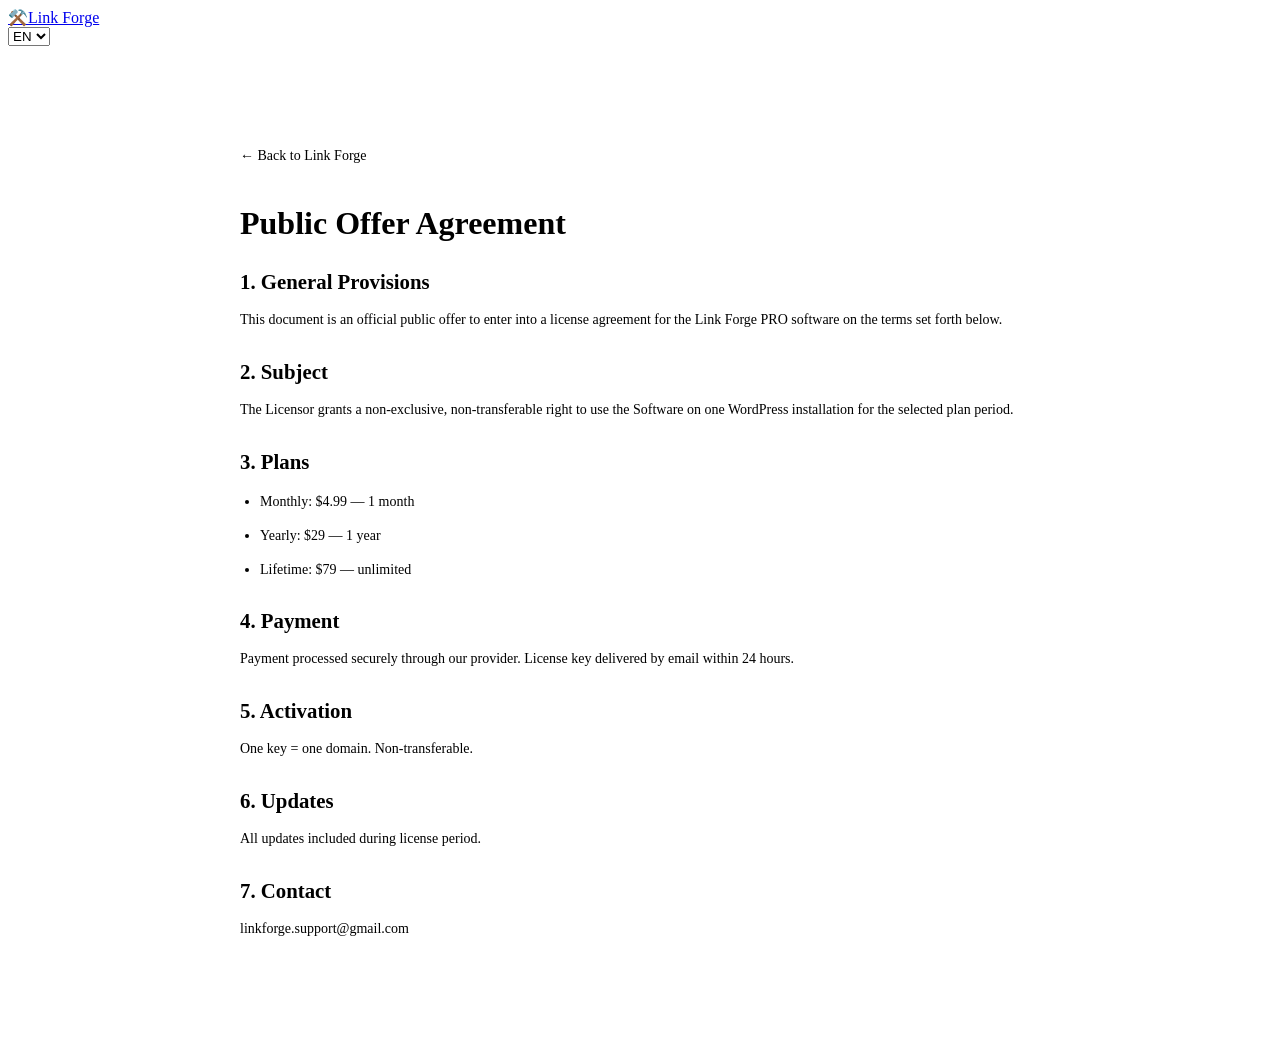
==== docs/offer/index.html @ 1ec09206 "Create index.html" ====
<!DOCTYPE html>
<html lang="en">
<head>
    <meta charset="UTF-8">
    <meta name="viewport" content="width=device-width, initial-scale=1.0">
    <title>Public Offer — Link Forge</title>
    <meta name="robots" content="noindex, nofollow">
    <link rel="icon" type="image/png" sizes="32x32" href="../img/favicon-32x32.png">
    <link rel="icon" type="image/svg+xml" href="../img/favicon.svg">
    <link rel="stylesheet" href="../css/style.css">
    <style>
        .doc-content { max-width: 800px; margin: 60px auto; padding: 40px; background: var(--surface); border: 1px solid var(--border); border-radius: var(--radius); }
        .doc-content h1 { font-size: 2em; margin-bottom: 24px; }
        .doc-content h2 { font-size: 1.3em; margin: 28px 0 12px; color: var(--orange); }
        .doc-content p, .doc-content li { color: var(--text-secondary); margin-bottom: 10px; line-height: 1.7; font-size: 14px; }
        .doc-content ul { padding-left: 20px; margin-bottom: 16px; }
        .doc-content a { color: var(--orange); text-decoration: none; }
        .lang-block { display: none; }
        .lang-block.active { display: block; }
        .back-link { display: inline-block; margin-bottom: 20px; color: var(--orange); text-decoration: none; font-size: 14px; }
    </style>
</head>
<body>
    <header class="header">
        <div class="container">
            <a href="../index.html" class="logo"><span class="logo-icon">⚒️</span><span class="logo-text">Link Forge</span></a>
            <nav class="nav">
                <div class="lang-switcher">
                    <select id="lang-select" onchange="switchLang(this.value)">
                        <option value="en">EN</option><option value="ru">RU</option><option value="de">DE</option><option value="fr">FR</option><option value="es">ES</option><option value="it">IT</option><option value="zh">ZH</option><option value="ja">JA</option><option value="pt">PT</option><option value="ko">KO</option>
                    </select>
                </div>
            </nav>
        </div>
    </header>

    <div class="doc-content">
        <a href="../index.html" class="back-link"><span data-lang-key="back">← Back to Link Forge</span></a>
        <h1 data-lang-key="title">Public Offer Agreement</h1>
        
        <!-- EN -->
        <div class="lang-block active" data-lang="en">
            <h2>1. General Provisions</h2><p>This document is an official public offer to enter into a license agreement for the Link Forge PRO software on the terms set forth below.</p>
            <h2>2. Subject</h2><p>The Licensor grants a non-exclusive, non-transferable right to use the Software on one WordPress installation for the selected plan period.</p>
            <h2>3. Plans</h2><ul><li>Monthly: $4.99 — 1 month</li><li>Yearly: $29 — 1 year</li><li>Lifetime: $79 — unlimited</li></ul>
            <h2>4. Payment</h2><p>Payment processed securely through our provider. License key delivered by email within 24 hours.</p>
            <h2>5. Activation</h2><p>One key = one domain. Non-transferable.</p>
            <h2>6. Updates</h2><p>All updates included during license period.</p>
            <h2>7. Contact</h2><p><a href="mailto:linkforge.support@gmail.com">linkforge.support@gmail.com</a></p>
        </div>
        
        <!-- RU -->
        <div class="lang-block" data-lang="ru">
            <h2>1. Общие положения</h2><p>Настоящий документ является официальной публичной офертой на заключение лицензионного договора на ПО Link Forge PRO.</p>
            <h2>2. Предмет</h2><p>Лицензиар предоставляет неисключительное право использования ПО на одной установке WordPress на срок выбранного тарифа.</p>
            <h2>3. Тарифы</h2><ul><li>Месяц: ₽499 — 1 месяц</li><li>Год: ₽3 900 — 1 год</li><li>Навсегда: ₽7 900 — бессрочно</li></ul>
            <h2>4. Оплата</h2><p>Оплата через платёжного партнёра. Ключ отправляется на email в течение 24 часов.</p>
            <h2>5. Активация</h2><p>Один ключ = один домен. Не подлежит передаче.</p>
            <h2>6. Обновления</h2><p>Все обновления включены в период действия лицензии.</p>
            <h2>7. Контакты</h2><p><a href="mailto:linkforge.support@gmail.com">linkforge.support@gmail.com</a></p>
        </div>
        
        <!-- DE -->
        <div class="lang-block" data-lang="de">
            <h2>1. Allgemeine Bestimmungen</h2><p>Offizielles öffentliches Angebot für einen Lizenzvertrag über Link Forge PRO.</p>
            <h2>2. Gegenstand</h2><p>Nicht-ausschließliches Nutzungsrecht für eine WordPress-Installation.</p>
            <h2>3. Tarife</h2><ul><li>Monatlich: 4,99 € — 1 Monat</li><li>Jährlich: 29 € — 1 Jahr</li><li>Lebenslang: 79 € — unbegrenzt</li></ul>
            <h2>4. Zahlung</h2><p>Sichere Zahlung über unseren Anbieter. Lizenzschlüssel per E-Mail innerhalb von 24 Stunden.</p>
            <h2>5. Aktivierung</h2><p>Ein Schlüssel = eine Domain.</p>
            <h2>6. Updates</h2><p>Alle Updates während der Lizenzlaufzeit inklusive.</p>
            <h2>7. Kontakt</h2><p><a href="mailto:linkforge.support@gmail.com">linkforge.support@gmail.com</a></p>
        </div>
        
        <!-- FR -->
        <div class="lang-block" data-lang="fr">
            <h2>1. Dispositions générales</h2><p>Offre publique officielle de contrat de licence pour Link Forge PRO.</p>
            <h2>2. Objet</h2><p>Droit non exclusif d'utilisation sur une installation WordPress.</p>
            <h2>3. Tarifs</h2><ul><li>Mensuel : 4,99 € — 1 mois</li><li>Annuel : 29 € — 1 an</li><li>À vie : 79 € — illimité</li></ul>
            <h2>4. Paiement</h2><p>Paiement sécurisé. Clé envoyée par email sous 24h.</p>
            <h2>5. Activation</h2><p>Une clé = un domaine.</p>
            <h2>6. Mises à jour</h2><p>Toutes les mises à jour incluses.</p>
            <h2>7. Contact</h2><p><a href="mailto:linkforge.support@gmail.com">linkforge.support@gmail.com</a></p>
        </div>
        
        <!-- ES -->
        <div class="lang-block" data-lang="es">
            <h2>1. Disposiciones generales</h2><p>Oferta pública oficial de contrato de licencia para Link Forge PRO.</p>
            <h2>2. Objeto</h2><p>Derecho no exclusivo de uso en una instalación WordPress.</p>
            <h2>3. Tarifas</h2><ul><li>Mensual: 4,99 € — 1 mes</li><li>Anual: 29 € — 1 año</li><li>Vitalicio: 79 € — ilimitado</li></ul>
            <h2>4. Pago</h2><p>Pago seguro. Clave por email en 24h.</p>
            <h2>5. Activación</h2><p>Una clave = un dominio.</p>
            <h2>6. Actualizaciones</h2><p>Todas las actualizaciones incluidas.</p>
            <h2>7. Contacto</h2><p><a href="mailto:linkforge.support@gmail.com">linkforge.support@gmail.com</a></p>
        </div>
        
        <!-- IT -->
        <div class="lang-block" data-lang="it">
            <h2>1. Disposizioni generali</h2><p>Offerta pubblica ufficiale per contratto di licenza Link Forge PRO.</p>
            <h2>2. Oggetto</h2><p>Diritto non esclusivo di utilizzo su una installazione WordPress.</p>
            <h2>3. Piani</h2><ul><li>Mensile: 4,99 € — 1 mese</li><li>Annuale: 29 € — 1 anno</li><li>A vita: 79 € — illimitato</li></ul>
            <h2>4. Pagamento</h2><p>Pagamento sicuro. Chiave via email entro 24 ore.</p>
            <h2>5. Attivazione</h2><p>Una chiave = un dominio.</p>
            <h2>6. Aggiornamenti</h2><p>Tutti gli aggiornamenti inclusi.</p>
            <h2>7. Contatti</h2><p><a href="mailto:linkforge.support@gmail.com">linkforge.support@gmail.com</a></p>
        </div>
        
        <!-- ZH -->
        <div class="lang-block" data-lang="zh">
            <h2>1. 总则</h2><p>Link Forge PRO 许可协议的正式公开要约。</p>
            <h2>2. 标的</h2><p>一个WordPress安装的非独占使用权。</p>
            <h2>3. 计划</h2><ul><li>月度：¥35 — 1个月</li><li>年度：¥199 — 1年</li><li>终身：¥599 — 无限</li></ul>
            <h2>4. 付款</h2><p>安全支付。24小时内通过电子邮件发送密钥。</p>
            <h2>5. 激活</h2><p>一个密钥 = 一个域名。</p>
            <h2>6. 更新</h2><p>许可期内所有更新。</p>
            <h2>7. 联系方式</h2><p><a href="mailto:linkforge.support@gmail.com">linkforge.support@gmail.com</a></p>
        </div>
        
        <!-- JA -->
        <div class="lang-block" data-lang="ja">
            <h2>1. 総則</h2><p>Link Forge PROのライセンス契約に関する公式オファー。</p>
            <h2>2. 目的</h2><p>1つのWordPressインストールに対する非独占的使用権。</p>
            <h2>3. プラン</h2><ul><li>月額：¥750 — 1ヶ月</li><li>年額：¥4,350 — 1年</li><li>生涯：¥11,800 — 無制限</li></ul>
            <h2>4. 支払い</h2><p>安全な支払い。24時間以内にメールでキーを送信。</p>
            <h2>5. アクティベーション</h2><p>1キー = 1ドメイン。</p>
            <h2>6. アップデート</h2><p>ライセンス期間中の全アップデート。</p>
            <h2>7. お問い合わせ</h2><p><a href="mailto:linkforge.support@gmail.com">linkforge.support@gmail.com</a></p>
        </div>
        
        <!-- PT -->
        <div class="lang-block" data-lang="pt">
            <h2>1. Disposições gerais</h2><p>Oferta pública oficial de contrato de licença para Link Forge PRO.</p>
            <h2>2. Objeto</h2><p>Direito não exclusivo de uso em uma instalação WordPress.</p>
            <h2>3. Planos</h2><ul><li>Mensal: R$25 — 1 mês</li><li>Anual: R$149 — 1 ano</li><li>Vitalício: R$399 — ilimitado</li></ul>
            <h2>4. Pagamento</h2><p>Pagamento seguro. Chave por email em 24h.</p>
            <h2>5. Ativação</h2><p>Uma chave = um domínio.</p>
            <h2>6. Atualizações</h2><p>Todas as atualizações incluídas.</p>
            <h2>7. Contato</h2><p><a href="mailto:linkforge.support@gmail.com">linkforge.support@gmail.com</a></p>
        </div>
        
        <!-- KO -->
        <div class="lang-block" data-lang="ko">
            <h2>1. 총칙</h2><p>Link Forge PRO 라이선스 계약에 대한 공식 공개 제안.</p>
            <h2>2. 목적</h2><p>하나의 WordPress 설치에 대한 비독점적 사용권.</p>
            <h2>3. 플랜</h2><ul><li>월간: ₩6,500 — 1개월</li><li>연간: ₩38,000 — 1년</li><li>평생: ₩103,000 — 무제한</li></ul>
            <h2>4. 결제</h2><p>안전한 결제. 24시간 이내에 이메일로 키 전송.</p>
            <h2>5. 활성화</h2><p>1키 = 1도메인.</p>
            <h2>6. 업데이트</h2><p>라이선스 기간 중 모든 업데이트 포함.</p>
            <h2>7. 연락처</h2><p><a href="mailto:linkforge.support@gmail.com">linkforge.support@gmail.com</a></p>
        </div>
    </div>
    
    <script>
        var DOC_LANG = {
            en: { back: "← Back to Link Forge", title: "Public Offer Agreement" },
            ru: { back: "← Назад к Link Forge", title: "Публичная оферта" },
            de: { back: "← Zurück zu Link Forge", title: "Öffentliches Angebot" },
            fr: { back: "← Retour à Link Forge", title: "Offre publique" },
            es: { back: "← Volver a Link Forge", title: "Oferta pública" },
            it: { back: "← Torna a Link Forge", title: "Offerta pubblica" },
            zh: { back: "← 返回 Link Forge", title: "公开要约" },
            ja: { back: "← Link Forgeに戻る", title: "公開オファー" },
            pt: { back: "← Voltar ao Link Forge", title: "Oferta pública" },
            ko: { back: "← Link Forge로 돌아가기", title: "공개 제안" }
        };
        function switchLang(lang) {
            document.getElementById('lang-select').value = lang;
            document.querySelectorAll('.lang-block').forEach(function(b) { b.classList.remove('active'); });
            var block = document.querySelector('.lang-block[data-lang="' + lang + '"]');
            if (block) block.classList.add('active');
            document.documentElement.lang = lang;
            localStorage.setItem('forge_lang', lang);
            if (DOC_LANG[lang]) {
                document.querySelector('[data-lang-key="back"]').textContent = DOC_LANG[lang].back;
                document.querySelector('[data-lang-key="title"]').textContent = DOC_LANG[lang].title;
            }
        }
        (function() {
            var saved = localStorage.getItem('forge_lang');
            var browserLang = (navigator.language || 'en').substring(0, 2);
            var supported = ['en','ru','de','fr','es','it','zh','ja','pt','ko'];
            var lang = saved || (supported.indexOf(browserLang) !== -1 ? browserLang : 'en');
            switchLang(lang);
        })();
    </script>
</body>
</html>
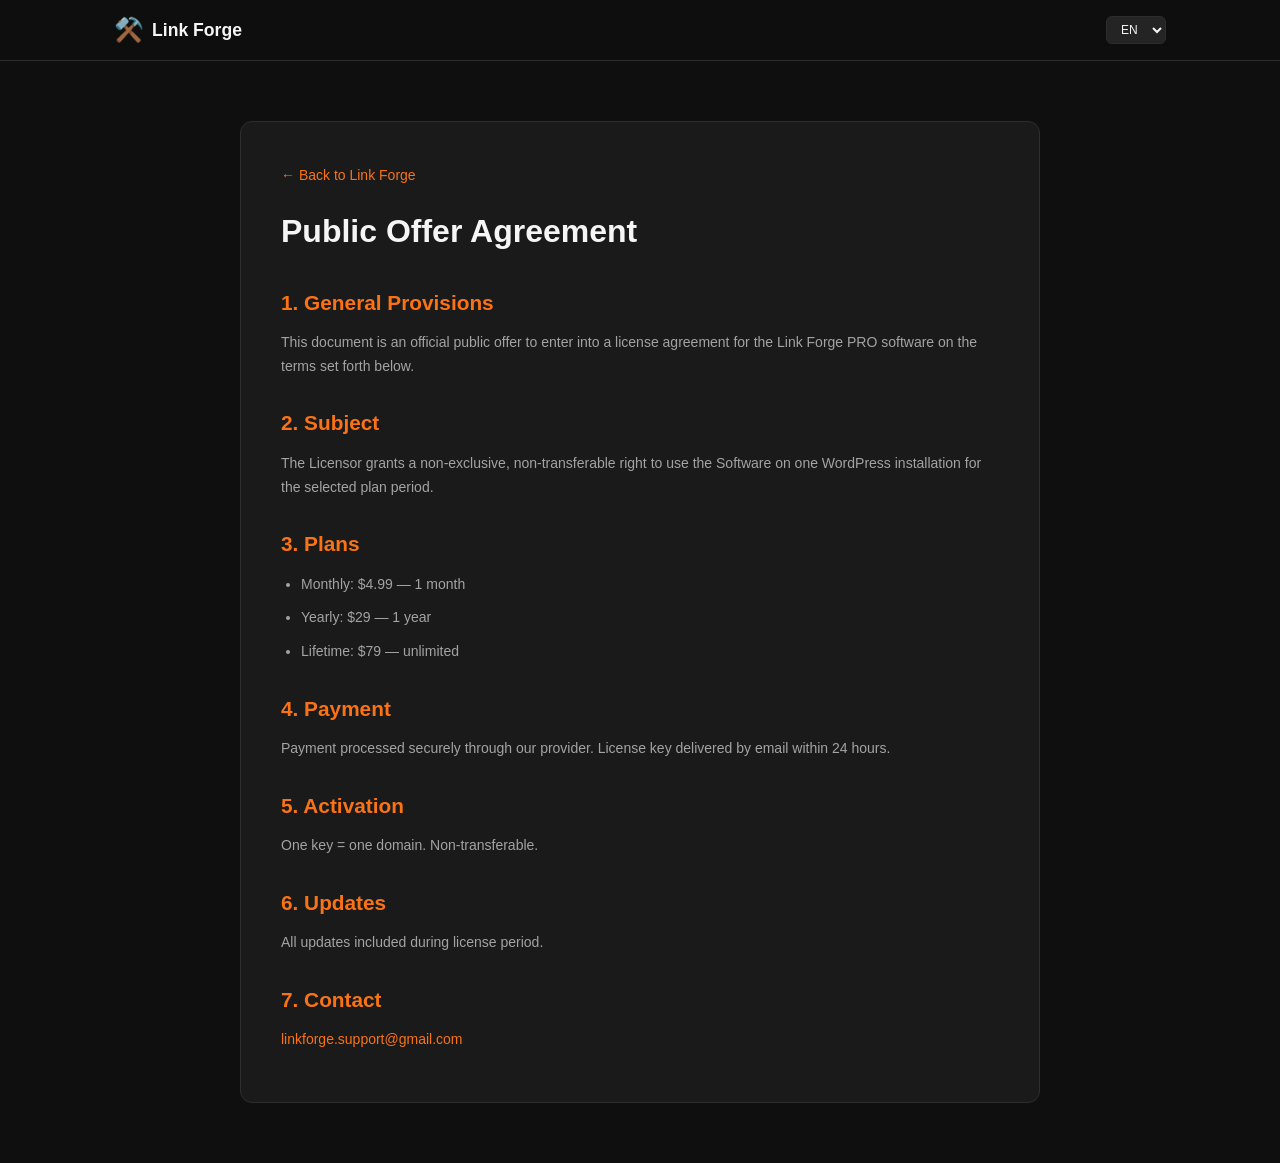
==== commit dd784d05: "FIX Update index.html" ====
--- a/docs/offer/index.html
+++ b/docs/offer/index.html
@@ -5,9 +5,9 @@
     <meta name="viewport" content="width=device-width, initial-scale=1.0">
     <title>Public Offer — Link Forge</title>
     <meta name="robots" content="noindex, nofollow">
-    <link rel="icon" type="image/png" sizes="32x32" href="../img/favicon-32x32.png">
-    <link rel="icon" type="image/svg+xml" href="../img/favicon.svg">
-    <link rel="stylesheet" href="../css/style.css">
+    <link rel="stylesheet" href="../../css/style.css">
+<link rel="icon" type="image/png" sizes="32x32" href="../../img/favicon-32x32.png">
+<link rel="icon" type="image/svg+xml" href="../../img/favicon.svg">
     <style>
         .doc-content { max-width: 800px; margin: 60px auto; padding: 40px; background: var(--surface); border: 1px solid var(--border); border-radius: var(--radius); }
         .doc-content h1 { font-size: 2em; margin-bottom: 24px; }
@@ -23,7 +23,7 @@
 <body>
     <header class="header">
         <div class="container">
-            <a href="../index.html" class="logo"><span class="logo-icon">⚒️</span><span class="logo-text">Link Forge</span></a>
+            <a href="../../" class="logo"><span class="logo-icon">⚒️</span><span class="logo-text">Link Forge</span></a>
             <nav class="nav">
                 <div class="lang-switcher">
                     <select id="lang-select" onchange="switchLang(this.value)">
@@ -35,7 +35,7 @@
     </header>
 
     <div class="doc-content">
-        <a href="../index.html" class="back-link"><span data-lang-key="back">← Back to Link Forge</span></a>
+        <a href="../../" class="back-link"><span data-lang-key="back">← Back to Link Forge</span></a>
         <h1 data-lang-key="title">Public Offer Agreement</h1>
         
         <!-- EN -->
--- a/css/style.css
+++ b/css/style.css
@@ -0,0 +1,175 @@
+/* ================================================================
+   Link Forge PRO — Landing Page Styles
+   ================================================================ */
+
+:root {
+    --bg: #0f0f0f;
+    --surface: #1a1a1a;
+    --surface2: #242424;
+    --border: #2e2e2e;
+    --border-light: #3a3a3a;
+    --text: #f5f5f5;
+    --text-secondary: #a3a3a3;
+    --text-muted: #737373;
+    --orange: #f97316;
+    --orange-hover: #fb923c;
+    --orange-bg: rgba(249, 115, 22, 0.08);
+    --orange-light: rgba(249, 115, 22, 0.15);
+    --green: #22c55e;
+    --radius: 12px;
+    --radius-sm: 8px;
+    --transition: 0.2s ease;
+}
+
+* { margin: 0; padding: 0; box-sizing: border-box; }
+html { scroll-behavior: smooth; }
+
+body {
+    font-family: -apple-system, BlinkMacSystemFont, 'Segoe UI', Roboto, 'Helvetica Neue', Arial, sans-serif;
+    background: var(--bg);
+    color: var(--text);
+    line-height: 1.6;
+    -webkit-font-smoothing: antialiased;
+}
+
+.container { max-width: 1100px; margin: 0 auto; padding: 0 24px; }
+
+/* Header */
+.header { position: sticky; top: 0; z-index: 100; background: rgba(15,15,15,0.92); backdrop-filter: blur(20px); -webkit-backdrop-filter: blur(20px); border-bottom: 1px solid var(--border); }
+.header .container { display: flex; align-items: center; justify-content: space-between; height: 60px; }
+.logo { display: flex; align-items: center; gap: 8px; text-decoration: none; color: var(--text); font-weight: 700; font-size: 1.1em; }
+.logo-icon { font-size: 24px; }
+.nav { display: flex; align-items: center; gap: 18px; }
+.nav a { color: var(--text-secondary); text-decoration: none; font-size: 13px; font-weight: 500; transition: color var(--transition); }
+.nav a:hover { color: var(--orange); }
+.lang-switcher select { background: var(--surface2); border: 1px solid var(--border); color: var(--text); padding: 5px 10px; border-radius: 6px; font-size: 12px; cursor: pointer; outline: none; }
+
+/* Section Header */
+.section-header { text-align: center; margin-bottom: 48px; }
+.section-header h2 { font-size: 2em; font-weight: 700; margin-bottom: 8px; letter-spacing: -0.5px; }
+.section-subtitle { color: var(--text-secondary); font-size: 14px; }
+
+/* Hero */
+.hero { padding: 80px 0; }
+.hero .container { display: flex; align-items: center; gap: 50px; }
+.hero-content { flex: 1; }
+.hero-badge { display: inline-block; background: var(--orange-bg); color: var(--orange); padding: 5px 14px; border-radius: 20px; font-size: 11px; font-weight: 600; margin-bottom: 16px; border: 1px solid var(--orange-light); }
+.hero-content h1 { font-size: 2.6em; font-weight: 800; line-height: 1.2; margin-bottom: 16px; letter-spacing: -1px; }
+.hero-content p { font-size: 1.1em; color: var(--text-secondary); margin-bottom: 28px; max-width: 500px; line-height: 1.6; }
+.hero-buttons { display: flex; gap: 12px; flex-wrap: wrap; }
+.hero-visual { flex-shrink: 0; }
+.hero-icon-bg { width: 260px; height: 260px; background: linear-gradient(135deg, var(--orange-bg), rgba(249,115,22,0.03)); border: 2px solid var(--orange-light); border-radius: 50%; display: flex; align-items: center; justify-content: center; font-size: 100px; box-shadow: 0 0 80px rgba(249,115,22,0.15); }
+
+/* Buttons */
+.btn { display: inline-flex; align-items: center; justify-content: center; gap: 6px; padding: 11px 22px; border-radius: 6px; font-size: 14px; font-weight: 600; text-decoration: none; cursor: pointer; transition: all var(--transition); border: none; white-space: nowrap; }
+.btn-lg { padding: 14px 28px; font-size: 15px; }
+.btn-block { width: 100%; }
+.btn-primary { background: var(--orange); color: #fff; }
+.btn-primary:hover { background: var(--orange-hover); }
+.btn-outline { background: transparent; border: 1px solid var(--border-light); color: var(--text); }
+.btn-outline:hover { border-color: var(--orange); color: var(--orange); }
+
+/* How It Works */
+.how-it-works { padding: 80px 0; background: var(--surface); }
+.how-blocks { display: flex; flex-direction: column; gap: 24px; }
+.how-block { display: flex; gap: 24px; background: var(--bg); border: 1px solid var(--border); border-radius: var(--radius); padding: 28px; }
+.how-icon { font-size: 40px; flex-shrink: 0; width: 60px; height: 60px; background: var(--orange-bg); border-radius: var(--radius-sm); display: flex; align-items: center; justify-content: center; }
+.how-content { flex: 1; }
+.how-content h3 { font-size: 1.2em; font-weight: 700; margin-bottom: 8px; }
+.how-content p { color: var(--text-secondary); font-size: 14px; line-height: 1.6; margin-bottom: 16px; }
+.how-example { display: flex; align-items: center; gap: 10px; flex-wrap: wrap; margin-top: 14px; }
+.how-code.full { flex: 0 0 auto; max-width: 280px; overflow: hidden; text-overflow: ellipsis; white-space: nowrap; }
+.how-code { font-family: monospace; font-size: 12px; background: var(--surface2); padding: 8px 12px; border-radius: 4px; color: var(--text-secondary); }
+.how-code.highlight { background: var(--orange-bg); color: var(--orange); border: 1px solid var(--orange-light); }
+.how-arrow { color: var(--orange); font-size: 18px; font-weight: 700; }
+.how-label { font-size: 12px; color: var(--text-muted); font-style: italic; }
+
+/* Features */
+.features { padding: 80px 0; }
+.features-grid { display: grid; grid-template-columns: repeat(3, 1fr); gap: 16px; }
+.feature-card { background: var(--surface); border: 1px solid var(--border); border-radius: var(--radius); padding: 28px 22px; transition: all var(--transition); }
+.feature-card:hover { border-color: var(--orange); }
+.feature-icon { font-size: 32px; margin-bottom: 12px; display: block; }
+.feature-card h3 { font-size: 1.05em; font-weight: 700; margin-bottom: 6px; }
+.feature-card p { color: var(--text-secondary); font-size: 13px; line-height: 1.5; }
+
+/* Pricing */
+.pricing { padding: 80px 0; background: var(--surface); }
+.pricing-grid { display: grid; grid-template-columns: repeat(3, 1fr); gap: 20px; max-width: 950px; margin: 0 auto; }
+.pricing-card { background: var(--bg); border: 1px solid var(--border); border-radius: var(--radius); padding: 32px 24px; text-align: center; position: relative; transition: all var(--transition); }
+.pricing-card.popular { border-color: var(--orange); }
+.popular-badge { position: absolute; top: -12px; left: 50%; transform: translateX(-50%); background: var(--orange); color: #fff; padding: 4px 16px; border-radius: 12px; font-size: 11px; font-weight: 600; }
+.pricing-card h3 { font-size: 1.2em; font-weight: 700; margin-bottom: 4px; }
+.pricing-desc { color: var(--text-muted); font-size: 12px; margin-bottom: 16px; }
+.pricing-price { margin-bottom: 20px; }
+.pricing-value { font-size: 2.4em; font-weight: 800; }
+.pricing-period { font-size: 0.8em; color: var(--text-muted); }
+.pricing-features { list-style: none; text-align: left; margin-bottom: 24px; }
+.pricing-features li { padding: 5px 0; font-size: 13px; color: var(--text-secondary); }
+.pricing-guarantee { text-align: center; margin-top: 24px; color: var(--text-muted); font-size: 13px; }
+
+/* Comparison Cards */
+.comparison { padding: 80px 0; }
+.comparison-cards { display: grid; grid-template-columns: 1fr 1fr; gap: 20px; max-width: 700px; margin: 0 auto; }
+.comparison-card { background: var(--surface); border: 1px solid var(--border); border-radius: var(--radius); overflow: hidden; }
+.comparison-card.popular { border-color: var(--orange); }
+.comparison-card-header { padding: 16px 20px; font-size: 16px; display: flex; align-items: center; gap: 8px; border-bottom: 1px solid var(--border); }
+.comparison-card-header.free { background: var(--surface2); color: var(--text-muted); }
+.comparison-card-header.pro { background: var(--orange-bg); color: var(--orange); }
+.comparison-card ul { list-style: none; padding: 0; margin: 0; }
+.comparison-card li { display: flex; justify-content: space-between; align-items: center; padding: 10px 20px; border-bottom: 1px solid var(--border); font-size: 13px; color: var(--text-secondary); }
+.comparison-card li:last-child { border-bottom: none; }
+.comparison-card li strong { color: var(--text); font-weight: 600; }
+.comparison-card.popular li strong { color: var(--orange); }
+
+/* FAQ */
+.faq { padding: 80px 0; background: var(--surface); }
+.faq-grid { max-width: 700px; margin: 0 auto; display: flex; flex-direction: column; gap: 8px; }
+.faq details { background: var(--bg); border: 1px solid var(--border); border-radius: var(--radius-sm); padding: 16px 20px; cursor: pointer; transition: all var(--transition); }
+.faq details:hover { border-color: var(--orange); }
+.faq summary { font-weight: 600; font-size: 14px; list-style: none; display: flex; justify-content: space-between; align-items: center; }
+.faq summary::-webkit-details-marker { display: none; }
+.faq summary::after { content: '▾'; font-size: 16px; color: var(--orange); transition: transform 0.2s ease; }
+.faq details[open] summary::after { transform: rotate(180deg); }
+.faq details p { margin-top: 10px; color: var(--text-secondary); font-size: 13px; line-height: 1.6; }
+.faq details a { color: var(--orange); text-decoration: none; }
+
+/* CTA */
+.cta { padding: 80px 0; text-align: center; }
+.cta h2 { font-size: 2em; font-weight: 700; margin-bottom: 12px; }
+.cta p { color: var(--text-secondary); font-size: 15px; margin-bottom: 28px; }
+
+/* Modal */
+.modal { display: none; position: fixed; top: 0; left: 0; right: 0; bottom: 0; background: rgba(0,0,0,0.75); z-index: 1000; align-items: center; justify-content: center; }
+.modal.open { display: flex; }
+.modal-content { background: var(--surface); border: 1px solid var(--border); border-radius: var(--radius); padding: 32px; max-width: 420px; width: 90%; position: relative; text-align: center; }
+.modal-close { position: absolute; top: 12px; right: 16px; font-size: 22px; cursor: pointer; color: var(--text-muted); }
+.modal-close:hover { color: var(--text); }
+.modal-content h2 { font-size: 1.3em; margin-bottom: 6px; }
+.modal-content p { color: var(--text-secondary); font-size: 13px; margin-bottom: 16px; }
+.modal-content label { display: block; font-size: 12px; font-weight: 600; margin-bottom: 4px; color: var(--text); text-align: left; }
+.modal-content input[type="email"] { width: 100%; padding: 10px 14px; background: var(--bg); border: 1px solid var(--border); border-radius: 6px; color: var(--text); font-size: 14px; margin-bottom: 14px; outline: none; }
+.modal-content input[type="email"]:focus { border-color: var(--orange); }
+.modal-secure { margin-top: 10px; font-size: 11px; color: var(--text-muted); }
+
+/* Footer */
+.footer { padding: 32px 0; border-top: 1px solid var(--border); }
+.footer .container { display: flex; align-items: center; justify-content: space-between; flex-wrap: wrap; gap: 12px; }
+.footer p { color: var(--text-muted); font-size: 13px; }
+.footer-links { display: flex; gap: 16px; }
+.footer-links a { color: var(--text-muted); text-decoration: none; font-size: 13px; transition: color var(--transition); }
+.footer-links a:hover { color: var(--orange); }
+
+/* Responsive */
+@media (max-width: 768px) {
+    .hero .container { flex-direction: column; }
+    .hero-content h1 { font-size: 2em; }
+    .hero-icon-bg { width: 180px; height: 180px; font-size: 72px; }
+    .features-grid { grid-template-columns: 1fr; }
+    .pricing-grid { grid-template-columns: 1fr; max-width: 380px; }
+    .how-block { flex-direction: column; }
+    .comparison-cards { grid-template-columns: 1fr; }
+    .how-example { flex-direction: column; align-items: flex-start; }
+    .how-code.full { max-width: 100%; }
+    .nav a { display: none; }
+}
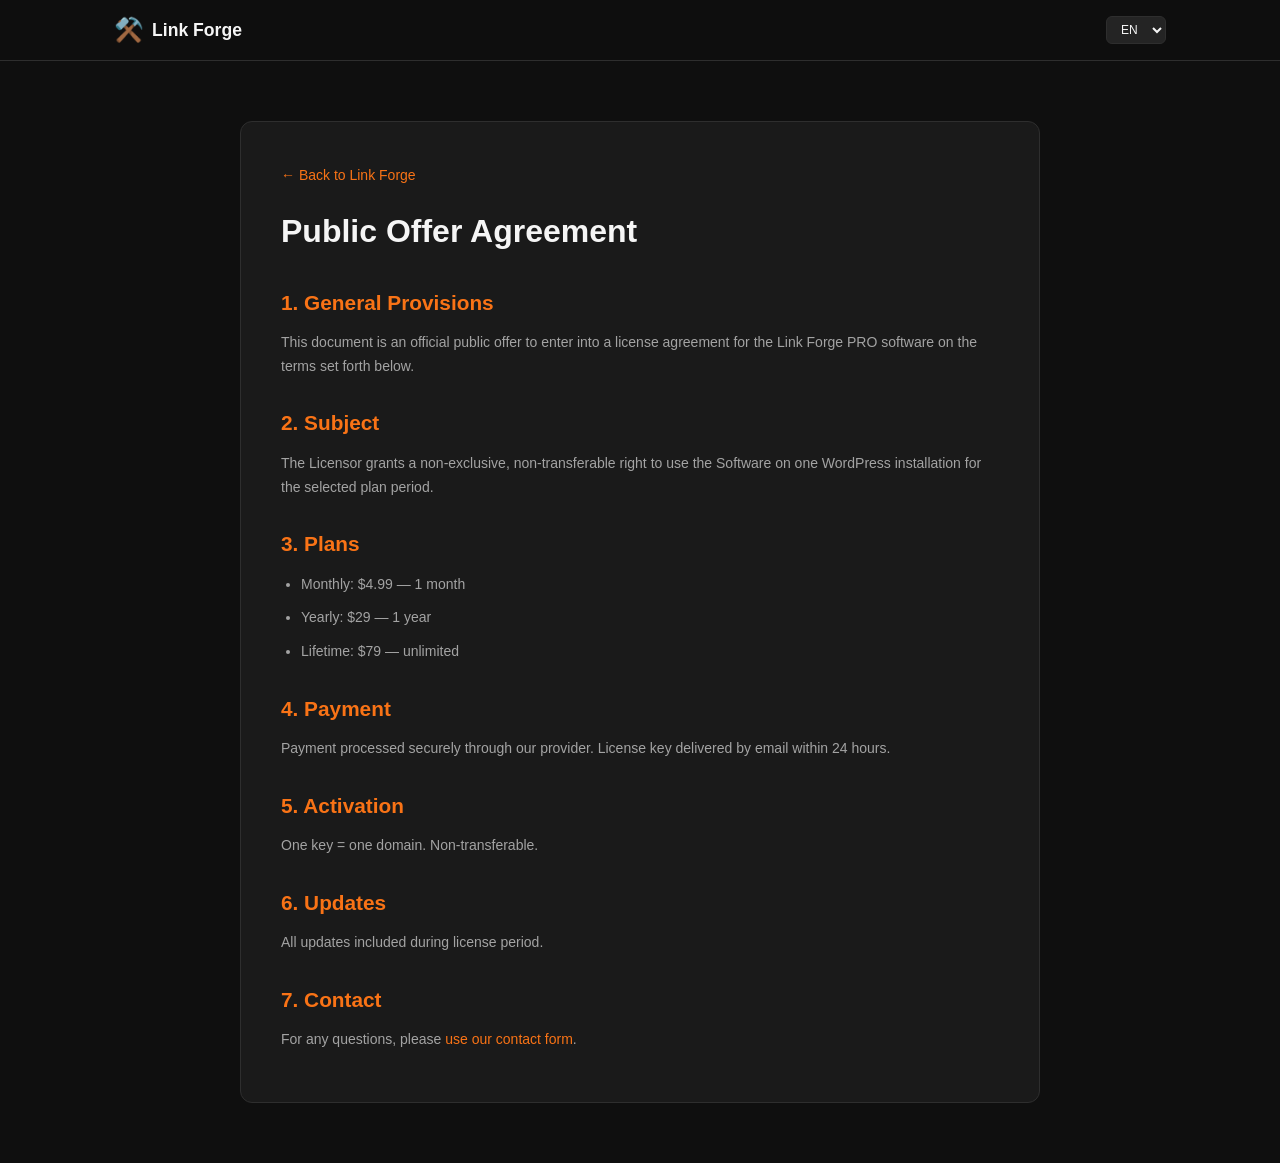
==== commit 6203db86: "FIX Update index.html" ====
--- a/docs/offer/index.html
+++ b/docs/offer/index.html
@@ -5,9 +5,9 @@
     <meta name="viewport" content="width=device-width, initial-scale=1.0">
     <title>Public Offer — Link Forge</title>
     <meta name="robots" content="noindex, nofollow">
+    <link rel="icon" type="image/png" sizes="32x32" href="../../img/favicon-32x32.png">
+    <link rel="icon" type="image/svg+xml" href="../../img/favicon.svg">
     <link rel="stylesheet" href="../../css/style.css">
-<link rel="icon" type="image/png" sizes="32x32" href="../../img/favicon-32x32.png">
-<link rel="icon" type="image/svg+xml" href="../../img/favicon.svg">
     <style>
         .doc-content { max-width: 800px; margin: 60px auto; padding: 40px; background: var(--surface); border: 1px solid var(--border); border-radius: var(--radius); }
         .doc-content h1 { font-size: 2em; margin-bottom: 24px; }
@@ -38,7 +38,6 @@
         <a href="../../" class="back-link"><span data-lang-key="back">← Back to Link Forge</span></a>
         <h1 data-lang-key="title">Public Offer Agreement</h1>
         
-        <!-- EN -->
         <div class="lang-block active" data-lang="en">
             <h2>1. General Provisions</h2><p>This document is an official public offer to enter into a license agreement for the Link Forge PRO software on the terms set forth below.</p>
             <h2>2. Subject</h2><p>The Licensor grants a non-exclusive, non-transferable right to use the Software on one WordPress installation for the selected plan period.</p>
@@ -46,10 +45,9 @@
             <h2>4. Payment</h2><p>Payment processed securely through our provider. License key delivered by email within 24 hours.</p>
             <h2>5. Activation</h2><p>One key = one domain. Non-transferable.</p>
             <h2>6. Updates</h2><p>All updates included during license period.</p>
-            <h2>7. Contact</h2><p><a href="mailto:linkforge.support@gmail.com">linkforge.support@gmail.com</a></p>
+            <h2>7. Contact</h2><p>For any questions, please <a href="../contact">use our contact form</a>.</p>
         </div>
         
-        <!-- RU -->
         <div class="lang-block" data-lang="ru">
             <h2>1. Общие положения</h2><p>Настоящий документ является официальной публичной офертой на заключение лицензионного договора на ПО Link Forge PRO.</p>
             <h2>2. Предмет</h2><p>Лицензиар предоставляет неисключительное право использования ПО на одной установке WordPress на срок выбранного тарифа.</p>
@@ -57,96 +55,17 @@
             <h2>4. Оплата</h2><p>Оплата через платёжного партнёра. Ключ отправляется на email в течение 24 часов.</p>
             <h2>5. Активация</h2><p>Один ключ = один домен. Не подлежит передаче.</p>
             <h2>6. Обновления</h2><p>Все обновления включены в период действия лицензии.</p>
-            <h2>7. Контакты</h2><p><a href="mailto:linkforge.support@gmail.com">linkforge.support@gmail.com</a></p>
+            <h2>7. Контакты</h2><p>По всем вопросам, пожалуйста, <a href="../contact">используйте нашу контактную форму</a>.</p>
         </div>
         
-        <!-- DE -->
-        <div class="lang-block" data-lang="de">
-            <h2>1. Allgemeine Bestimmungen</h2><p>Offizielles öffentliches Angebot für einen Lizenzvertrag über Link Forge PRO.</p>
-            <h2>2. Gegenstand</h2><p>Nicht-ausschließliches Nutzungsrecht für eine WordPress-Installation.</p>
-            <h2>3. Tarife</h2><ul><li>Monatlich: 4,99 € — 1 Monat</li><li>Jährlich: 29 € — 1 Jahr</li><li>Lebenslang: 79 € — unbegrenzt</li></ul>
-            <h2>4. Zahlung</h2><p>Sichere Zahlung über unseren Anbieter. Lizenzschlüssel per E-Mail innerhalb von 24 Stunden.</p>
-            <h2>5. Aktivierung</h2><p>Ein Schlüssel = eine Domain.</p>
-            <h2>6. Updates</h2><p>Alle Updates während der Lizenzlaufzeit inklusive.</p>
-            <h2>7. Kontakt</h2><p><a href="mailto:linkforge.support@gmail.com">linkforge.support@gmail.com</a></p>
-        </div>
-        
-        <!-- FR -->
-        <div class="lang-block" data-lang="fr">
-            <h2>1. Dispositions générales</h2><p>Offre publique officielle de contrat de licence pour Link Forge PRO.</p>
-            <h2>2. Objet</h2><p>Droit non exclusif d'utilisation sur une installation WordPress.</p>
-            <h2>3. Tarifs</h2><ul><li>Mensuel : 4,99 € — 1 mois</li><li>Annuel : 29 € — 1 an</li><li>À vie : 79 € — illimité</li></ul>
-            <h2>4. Paiement</h2><p>Paiement sécurisé. Clé envoyée par email sous 24h.</p>
-            <h2>5. Activation</h2><p>Une clé = un domaine.</p>
-            <h2>6. Mises à jour</h2><p>Toutes les mises à jour incluses.</p>
-            <h2>7. Contact</h2><p><a href="mailto:linkforge.support@gmail.com">linkforge.support@gmail.com</a></p>
-        </div>
-        
-        <!-- ES -->
-        <div class="lang-block" data-lang="es">
-            <h2>1. Disposiciones generales</h2><p>Oferta pública oficial de contrato de licencia para Link Forge PRO.</p>
-            <h2>2. Objeto</h2><p>Derecho no exclusivo de uso en una instalación WordPress.</p>
-            <h2>3. Tarifas</h2><ul><li>Mensual: 4,99 € — 1 mes</li><li>Anual: 29 € — 1 año</li><li>Vitalicio: 79 € — ilimitado</li></ul>
-            <h2>4. Pago</h2><p>Pago seguro. Clave por email en 24h.</p>
-            <h2>5. Activación</h2><p>Una clave = un dominio.</p>
-            <h2>6. Actualizaciones</h2><p>Todas las actualizaciones incluidas.</p>
-            <h2>7. Contacto</h2><p><a href="mailto:linkforge.support@gmail.com">linkforge.support@gmail.com</a></p>
-        </div>
-        
-        <!-- IT -->
-        <div class="lang-block" data-lang="it">
-            <h2>1. Disposizioni generali</h2><p>Offerta pubblica ufficiale per contratto di licenza Link Forge PRO.</p>
-            <h2>2. Oggetto</h2><p>Diritto non esclusivo di utilizzo su una installazione WordPress.</p>
-            <h2>3. Piani</h2><ul><li>Mensile: 4,99 € — 1 mese</li><li>Annuale: 29 € — 1 anno</li><li>A vita: 79 € — illimitato</li></ul>
-            <h2>4. Pagamento</h2><p>Pagamento sicuro. Chiave via email entro 24 ore.</p>
-            <h2>5. Attivazione</h2><p>Una chiave = un dominio.</p>
-            <h2>6. Aggiornamenti</h2><p>Tutti gli aggiornamenti inclusi.</p>
-            <h2>7. Contatti</h2><p><a href="mailto:linkforge.support@gmail.com">linkforge.support@gmail.com</a></p>
-        </div>
-        
-        <!-- ZH -->
-        <div class="lang-block" data-lang="zh">
-            <h2>1. 总则</h2><p>Link Forge PRO 许可协议的正式公开要约。</p>
-            <h2>2. 标的</h2><p>一个WordPress安装的非独占使用权。</p>
-            <h2>3. 计划</h2><ul><li>月度：¥35 — 1个月</li><li>年度：¥199 — 1年</li><li>终身：¥599 — 无限</li></ul>
-            <h2>4. 付款</h2><p>安全支付。24小时内通过电子邮件发送密钥。</p>
-            <h2>5. 激活</h2><p>一个密钥 = 一个域名。</p>
-            <h2>6. 更新</h2><p>许可期内所有更新。</p>
-            <h2>7. 联系方式</h2><p><a href="mailto:linkforge.support@gmail.com">linkforge.support@gmail.com</a></p>
-        </div>
-        
-        <!-- JA -->
-        <div class="lang-block" data-lang="ja">
-            <h2>1. 総則</h2><p>Link Forge PROのライセンス契約に関する公式オファー。</p>
-            <h2>2. 目的</h2><p>1つのWordPressインストールに対する非独占的使用権。</p>
-            <h2>3. プラン</h2><ul><li>月額：¥750 — 1ヶ月</li><li>年額：¥4,350 — 1年</li><li>生涯：¥11,800 — 無制限</li></ul>
-            <h2>4. 支払い</h2><p>安全な支払い。24時間以内にメールでキーを送信。</p>
-            <h2>5. アクティベーション</h2><p>1キー = 1ドメイン。</p>
-            <h2>6. アップデート</h2><p>ライセンス期間中の全アップデート。</p>
-            <h2>7. お問い合わせ</h2><p><a href="mailto:linkforge.support@gmail.com">linkforge.support@gmail.com</a></p>
-        </div>
-        
-        <!-- PT -->
-        <div class="lang-block" data-lang="pt">
-            <h2>1. Disposições gerais</h2><p>Oferta pública oficial de contrato de licença para Link Forge PRO.</p>
-            <h2>2. Objeto</h2><p>Direito não exclusivo de uso em uma instalação WordPress.</p>
-            <h2>3. Planos</h2><ul><li>Mensal: R$25 — 1 mês</li><li>Anual: R$149 — 1 ano</li><li>Vitalício: R$399 — ilimitado</li></ul>
-            <h2>4. Pagamento</h2><p>Pagamento seguro. Chave por email em 24h.</p>
-            <h2>5. Ativação</h2><p>Uma chave = um domínio.</p>
-            <h2>6. Atualizações</h2><p>Todas as atualizações incluídas.</p>
-            <h2>7. Contato</h2><p><a href="mailto:linkforge.support@gmail.com">linkforge.support@gmail.com</a></p>
-        </div>
-        
-        <!-- KO -->
-        <div class="lang-block" data-lang="ko">
-            <h2>1. 총칙</h2><p>Link Forge PRO 라이선스 계약에 대한 공식 공개 제안.</p>
-            <h2>2. 목적</h2><p>하나의 WordPress 설치에 대한 비독점적 사용권.</p>
-            <h2>3. 플랜</h2><ul><li>월간: ₩6,500 — 1개월</li><li>연간: ₩38,000 — 1년</li><li>평생: ₩103,000 — 무제한</li></ul>
-            <h2>4. 결제</h2><p>안전한 결제. 24시간 이내에 이메일로 키 전송.</p>
-            <h2>5. 활성화</h2><p>1키 = 1도메인.</p>
-            <h2>6. 업데이트</h2><p>라이선스 기간 중 모든 업데이트 포함.</p>
-            <h2>7. 연락처</h2><p><a href="mailto:linkforge.support@gmail.com">linkforge.support@gmail.com</a></p>
-        </div>
+        <div class="lang-block" data-lang="de"><h2>1. Allgemeine Bestimmungen</h2><p>Offizielles öffentliches Angebot für einen Lizenzvertrag über Link Forge PRO.</p><h2>2. Gegenstand</h2><p>Nicht-ausschließliches Nutzungsrecht für eine WordPress-Installation.</p><h2>3. Tarife</h2><ul><li>Monatlich: 4,99 € — 1 Monat</li><li>Jährlich: 29 € — 1 Jahr</li><li>Lebenslang: 79 € — unbegrenzt</li></ul><h2>4. Zahlung</h2><p>Sichere Zahlung über unseren Anbieter. Lizenzschlüssel per E-Mail innerhalb von 24 Stunden.</p><h2>5. Aktivierung</h2><p>Ein Schlüssel = eine Domain.</p><h2>6. Updates</h2><p>Alle Updates während der Lizenzlaufzeit inklusive.</p><h2>7. Kontakt</h2><p><a href="../contact">Nutzen Sie unser Kontaktformular</a>.</p></div>
+        <div class="lang-block" data-lang="fr"><h2>1. Dispositions générales</h2><p>Offre publique officielle de contrat de licence pour Link Forge PRO.</p><h2>2. Objet</h2><p>Droit non exclusif d'utilisation sur une installation WordPress.</p><h2>3. Tarifs</h2><ul><li>Mensuel : 4,99 € — 1 mois</li><li>Annuel : 29 € — 1 an</li><li>À vie : 79 € — illimité</li></ul><h2>4. Paiement</h2><p>Paiement sécurisé. Clé envoyée par email sous 24h.</p><h2>5. Activation</h2><p>Une clé = un domaine.</p><h2>6. Mises à jour</h2><p>Toutes les mises à jour incluses.</p><h2>7. Contact</h2><p><a href="../contact">Utilisez notre formulaire de contact</a>.</p></div>
+        <div class="lang-block" data-lang="es"><h2>1. Disposiciones generales</h2><p>Oferta pública oficial de contrato de licencia para Link Forge PRO.</p><h2>2. Objeto</h2><p>Derecho no exclusivo de uso en una instalación WordPress.</p><h2>3. Tarifas</h2><ul><li>Mensual: 4,99 € — 1 mes</li><li>Anual: 29 € — 1 año</li><li>Vitalicio: 79 € — ilimitado</li></ul><h2>4. Pago</h2><p>Pago seguro. Clave por email en 24h.</p><h2>5. Activación</h2><p>Una clave = un dominio.</p><h2>6. Actualizaciones</h2><p>Todas las actualizaciones incluidas.</p><h2>7. Contacto</h2><p><a href="../contact">Use nuestro formulario de contacto</a>.</p></div>
+        <div class="lang-block" data-lang="it"><h2>1. Disposizioni generali</h2><p>Offerta pubblica ufficiale per contratto di licenza Link Forge PRO.</p><h2>2. Oggetto</h2><p>Diritto non esclusivo di utilizzo su una installazione WordPress.</p><h2>3. Piani</h2><ul><li>Mensile: 4,99 € — 1 mese</li><li>Annuale: 29 € — 1 anno</li><li>A vita: 79 € — illimitato</li></ul><h2>4. Pagamento</h2><p>Pagamento sicuro. Chiave via email entro 24 ore.</p><h2>5. Attivazione</h2><p>Una chiave = un dominio.</p><h2>6. Aggiornamenti</h2><p>Tutti gli aggiornamenti inclusi.</p><h2>7. Contatti</h2><p><a href="../contact">Usa il nostro modulo di contatto</a>.</p></div>
+        <div class="lang-block" data-lang="zh"><h2>1. 总则</h2><p>Link Forge PRO 许可协议的正式公开要约。</p><h2>2. 标的</h2><p>一个WordPress安装的非独占使用权。</p><h2>3. 计划</h2><ul><li>月度：¥35 — 1个月</li><li>年度：¥199 — 1年</li><li>终身：¥599 — 无限</li></ul><h2>4. 付款</h2><p>安全支付。24小时内通过电子邮件发送密钥。</p><h2>5. 激活</h2><p>一个密钥 = 一个域名。</p><h2>6. 更新</h2><p>许可期内所有更新。</p><h2>7. 联系方式</h2><p><a href="../contact">请使用我们的联系表单</a>。</p></div>
+        <div class="lang-block" data-lang="ja"><h2>1. 総則</h2><p>Link Forge PROのライセンス契約に関する公式オファー。</p><h2>2. 目的</h2><p>1つのWordPressインストールに対する非独占的使用権。</p><h2>3. プラン</h2><ul><li>月額：¥750 — 1ヶ月</li><li>年額：¥4,350 — 1年</li><li>生涯：¥11,800 — 無制限</li></ul><h2>4. 支払い</h2><p>安全な支払い。24時間以内にメールでキーを送信。</p><h2>5. アクティベーション</h2><p>1キー = 1ドメイン。</p><h2>6. アップデート</h2><p>ライセンス期間中の全アップデート。</p><h2>7. お問い合わせ</h2><p><a href="../contact">お問い合わせフォームをご利用ください</a>。</p></div>
+        <div class="lang-block" data-lang="pt"><h2>1. Disposições gerais</h2><p>Oferta pública oficial de contrato de licença para Link Forge PRO.</p><h2>2. Objeto</h2><p>Direito não exclusivo de uso em uma instalação WordPress.</p><h2>3. Planos</h2><ul><li>Mensal: R$25 — 1 mês</li><li>Anual: R$149 — 1 ano</li><li>Vitalício: R$399 — ilimitado</li></ul><h2>4. Pagamento</h2><p>Pagamento seguro. Chave por email em 24h.</p><h2>5. Ativação</h2><p>Uma chave = um domínio.</p><h2>6. Atualizações</h2><p>Todas as atualizações incluídas.</p><h2>7. Contato</h2><p><a href="../contact">Use nosso formulário de contato</a>.</p></div>
+        <div class="lang-block" data-lang="ko"><h2>1. 총칙</h2><p>Link Forge PRO 라이선스 계약에 대한 공식 공개 제안.</p><h2>2. 목적</h2><p>하나의 WordPress 설치에 대한 비독점적 사용권.</p><h2>3. 플랜</h2><ul><li>월간: ₩6,500 — 1개월</li><li>연간: ₩38,000 — 1년</li><li>평생: ₩103,000 — 무제한</li></ul><h2>4. 결제</h2><p>안전한 결제. 24시간 이내에 이메일로 키 전송.</p><h2>5. 활성화</h2><p>1키 = 1도메인.</p><h2>6. 업데이트</h2><p>라이선스 기간 중 모든 업데이트 포함.</p><h2>7. 연락처</h2><p><a href="../contact">문의 양식을 이용해 주세요</a>.</p></div>
     </div>
     
     <script>
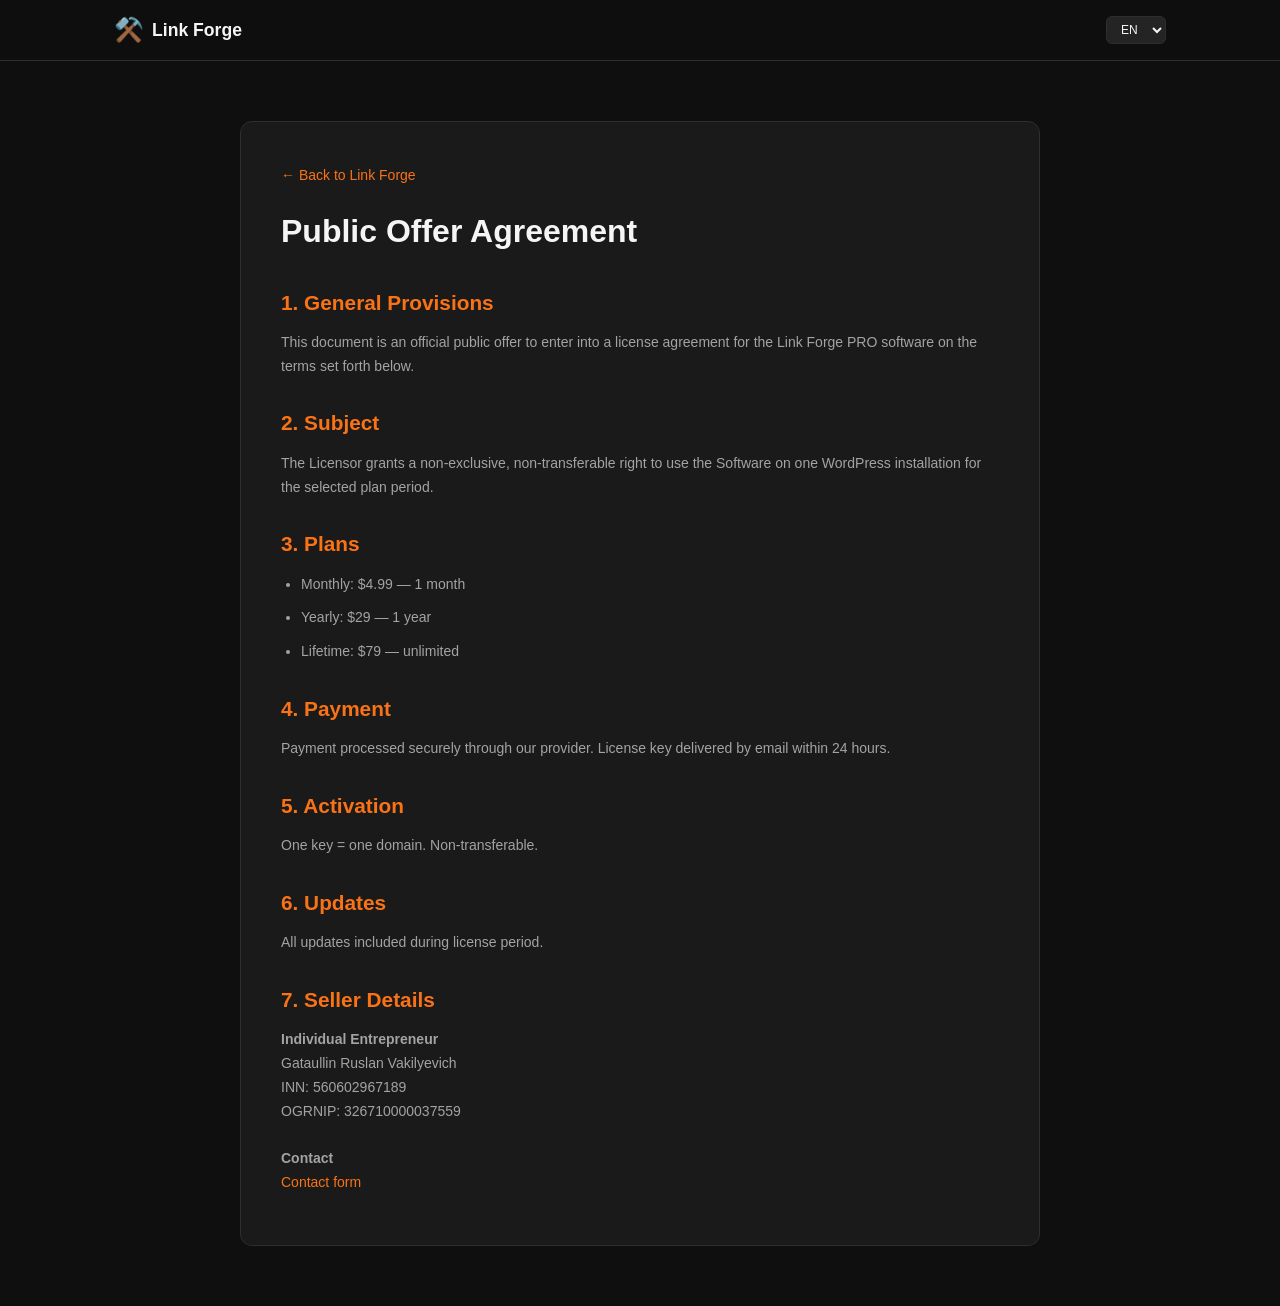
==== commit 223520ee: "FIX Update index.html" ====
--- a/docs/offer/index.html
+++ b/docs/offer/index.html
@@ -39,33 +39,196 @@
         <h1 data-lang-key="title">Public Offer Agreement</h1>
         
         <div class="lang-block active" data-lang="en">
-            <h2>1. General Provisions</h2><p>This document is an official public offer to enter into a license agreement for the Link Forge PRO software on the terms set forth below.</p>
-            <h2>2. Subject</h2><p>The Licensor grants a non-exclusive, non-transferable right to use the Software on one WordPress installation for the selected plan period.</p>
-            <h2>3. Plans</h2><ul><li>Monthly: $4.99 — 1 month</li><li>Yearly: $29 — 1 year</li><li>Lifetime: $79 — unlimited</li></ul>
-            <h2>4. Payment</h2><p>Payment processed securely through our provider. License key delivered by email within 24 hours.</p>
-            <h2>5. Activation</h2><p>One key = one domain. Non-transferable.</p>
-            <h2>6. Updates</h2><p>All updates included during license period.</p>
-            <h2>7. Contact</h2><p>For any questions, please <a href="../contact">use our contact form</a>.</p>
+            <h2>1. General Provisions</h2>
+            <p>This document is an official public offer to enter into a license agreement for the Link Forge PRO software on the terms set forth below.</p>
+            <h2>2. Subject</h2>
+            <p>The Licensor grants a non-exclusive, non-transferable right to use the Software on one WordPress installation for the selected plan period.</p>
+            <h2>3. Plans</h2>
+            <ul><li>Monthly: $4.99 — 1 month</li><li>Yearly: $29 — 1 year</li><li>Lifetime: $79 — unlimited</li></ul>
+            <h2>4. Payment</h2>
+            <p>Payment processed securely through our provider. License key delivered by email within 24 hours.</p>
+            <h2>5. Activation</h2>
+            <p>One key = one domain. Non-transferable.</p>
+            <h2>6. Updates</h2>
+            <p>All updates included during license period.</p>
+            <h2>7. Seller Details</h2>
+            <p>
+                <strong>Individual Entrepreneur</strong><br>
+                Gataullin Ruslan Vakilyevich<br>
+                INN: 560602967189<br>
+                OGRNIP: 326710000037559<br><br>
+                <strong>Contact</strong><br>
+                <a href="../contact">Contact form</a>
+            </p>
         </div>
         
         <div class="lang-block" data-lang="ru">
-            <h2>1. Общие положения</h2><p>Настоящий документ является официальной публичной офертой на заключение лицензионного договора на ПО Link Forge PRO.</p>
-            <h2>2. Предмет</h2><p>Лицензиар предоставляет неисключительное право использования ПО на одной установке WordPress на срок выбранного тарифа.</p>
-            <h2>3. Тарифы</h2><ul><li>Месяц: ₽499 — 1 месяц</li><li>Год: ₽3 900 — 1 год</li><li>Навсегда: ₽7 900 — бессрочно</li></ul>
-            <h2>4. Оплата</h2><p>Оплата через платёжного партнёра. Ключ отправляется на email в течение 24 часов.</p>
-            <h2>5. Активация</h2><p>Один ключ = один домен. Не подлежит передаче.</p>
-            <h2>6. Обновления</h2><p>Все обновления включены в период действия лицензии.</p>
-            <h2>7. Контакты</h2><p>По всем вопросам, пожалуйста, <a href="../contact">используйте нашу контактную форму</a>.</p>
-        </div>
-        
-        <div class="lang-block" data-lang="de"><h2>1. Allgemeine Bestimmungen</h2><p>Offizielles öffentliches Angebot für einen Lizenzvertrag über Link Forge PRO.</p><h2>2. Gegenstand</h2><p>Nicht-ausschließliches Nutzungsrecht für eine WordPress-Installation.</p><h2>3. Tarife</h2><ul><li>Monatlich: 4,99 € — 1 Monat</li><li>Jährlich: 29 € — 1 Jahr</li><li>Lebenslang: 79 € — unbegrenzt</li></ul><h2>4. Zahlung</h2><p>Sichere Zahlung über unseren Anbieter. Lizenzschlüssel per E-Mail innerhalb von 24 Stunden.</p><h2>5. Aktivierung</h2><p>Ein Schlüssel = eine Domain.</p><h2>6. Updates</h2><p>Alle Updates während der Lizenzlaufzeit inklusive.</p><h2>7. Kontakt</h2><p><a href="../contact">Nutzen Sie unser Kontaktformular</a>.</p></div>
-        <div class="lang-block" data-lang="fr"><h2>1. Dispositions générales</h2><p>Offre publique officielle de contrat de licence pour Link Forge PRO.</p><h2>2. Objet</h2><p>Droit non exclusif d'utilisation sur une installation WordPress.</p><h2>3. Tarifs</h2><ul><li>Mensuel : 4,99 € — 1 mois</li><li>Annuel : 29 € — 1 an</li><li>À vie : 79 € — illimité</li></ul><h2>4. Paiement</h2><p>Paiement sécurisé. Clé envoyée par email sous 24h.</p><h2>5. Activation</h2><p>Une clé = un domaine.</p><h2>6. Mises à jour</h2><p>Toutes les mises à jour incluses.</p><h2>7. Contact</h2><p><a href="../contact">Utilisez notre formulaire de contact</a>.</p></div>
-        <div class="lang-block" data-lang="es"><h2>1. Disposiciones generales</h2><p>Oferta pública oficial de contrato de licencia para Link Forge PRO.</p><h2>2. Objeto</h2><p>Derecho no exclusivo de uso en una instalación WordPress.</p><h2>3. Tarifas</h2><ul><li>Mensual: 4,99 € — 1 mes</li><li>Anual: 29 € — 1 año</li><li>Vitalicio: 79 € — ilimitado</li></ul><h2>4. Pago</h2><p>Pago seguro. Clave por email en 24h.</p><h2>5. Activación</h2><p>Una clave = un dominio.</p><h2>6. Actualizaciones</h2><p>Todas las actualizaciones incluidas.</p><h2>7. Contacto</h2><p><a href="../contact">Use nuestro formulario de contacto</a>.</p></div>
-        <div class="lang-block" data-lang="it"><h2>1. Disposizioni generali</h2><p>Offerta pubblica ufficiale per contratto di licenza Link Forge PRO.</p><h2>2. Oggetto</h2><p>Diritto non esclusivo di utilizzo su una installazione WordPress.</p><h2>3. Piani</h2><ul><li>Mensile: 4,99 € — 1 mese</li><li>Annuale: 29 € — 1 anno</li><li>A vita: 79 € — illimitato</li></ul><h2>4. Pagamento</h2><p>Pagamento sicuro. Chiave via email entro 24 ore.</p><h2>5. Attivazione</h2><p>Una chiave = un dominio.</p><h2>6. Aggiornamenti</h2><p>Tutti gli aggiornamenti inclusi.</p><h2>7. Contatti</h2><p><a href="../contact">Usa il nostro modulo di contatto</a>.</p></div>
-        <div class="lang-block" data-lang="zh"><h2>1. 总则</h2><p>Link Forge PRO 许可协议的正式公开要约。</p><h2>2. 标的</h2><p>一个WordPress安装的非独占使用权。</p><h2>3. 计划</h2><ul><li>月度：¥35 — 1个月</li><li>年度：¥199 — 1年</li><li>终身：¥599 — 无限</li></ul><h2>4. 付款</h2><p>安全支付。24小时内通过电子邮件发送密钥。</p><h2>5. 激活</h2><p>一个密钥 = 一个域名。</p><h2>6. 更新</h2><p>许可期内所有更新。</p><h2>7. 联系方式</h2><p><a href="../contact">请使用我们的联系表单</a>。</p></div>
-        <div class="lang-block" data-lang="ja"><h2>1. 総則</h2><p>Link Forge PROのライセンス契約に関する公式オファー。</p><h2>2. 目的</h2><p>1つのWordPressインストールに対する非独占的使用権。</p><h2>3. プラン</h2><ul><li>月額：¥750 — 1ヶ月</li><li>年額：¥4,350 — 1年</li><li>生涯：¥11,800 — 無制限</li></ul><h2>4. 支払い</h2><p>安全な支払い。24時間以内にメールでキーを送信。</p><h2>5. アクティベーション</h2><p>1キー = 1ドメイン。</p><h2>6. アップデート</h2><p>ライセンス期間中の全アップデート。</p><h2>7. お問い合わせ</h2><p><a href="../contact">お問い合わせフォームをご利用ください</a>。</p></div>
-        <div class="lang-block" data-lang="pt"><h2>1. Disposições gerais</h2><p>Oferta pública oficial de contrato de licença para Link Forge PRO.</p><h2>2. Objeto</h2><p>Direito não exclusivo de uso em uma instalação WordPress.</p><h2>3. Planos</h2><ul><li>Mensal: R$25 — 1 mês</li><li>Anual: R$149 — 1 ano</li><li>Vitalício: R$399 — ilimitado</li></ul><h2>4. Pagamento</h2><p>Pagamento seguro. Chave por email em 24h.</p><h2>5. Ativação</h2><p>Uma chave = um domínio.</p><h2>6. Atualizações</h2><p>Todas as atualizações incluídas.</p><h2>7. Contato</h2><p><a href="../contact">Use nosso formulário de contato</a>.</p></div>
-        <div class="lang-block" data-lang="ko"><h2>1. 총칙</h2><p>Link Forge PRO 라이선스 계약에 대한 공식 공개 제안.</p><h2>2. 목적</h2><p>하나의 WordPress 설치에 대한 비독점적 사용권.</p><h2>3. 플랜</h2><ul><li>월간: ₩6,500 — 1개월</li><li>연간: ₩38,000 — 1년</li><li>평생: ₩103,000 — 무제한</li></ul><h2>4. 결제</h2><p>안전한 결제. 24시간 이내에 이메일로 키 전송.</p><h2>5. 활성화</h2><p>1키 = 1도메인.</p><h2>6. 업데이트</h2><p>라이선스 기간 중 모든 업데이트 포함.</p><h2>7. 연락처</h2><p><a href="../contact">문의 양식을 이용해 주세요</a>.</p></div>
+            <h2>1. Общие положения</h2>
+            <p>Настоящий документ является официальной публичной офертой на заключение лицензионного договора на ПО Link Forge PRO.</p>
+            <h2>2. Предмет</h2>
+            <p>Лицензиар предоставляет неисключительное право использования ПО на одной установке WordPress на срок выбранного тарифа.</p>
+            <h2>3. Тарифы</h2>
+            <ul><li>Месяц: ₽499 — 1 месяц</li><li>Год: ₽3 900 — 1 год</li><li>Навсегда: ₽7 900 — бессрочно</li></ul>
+            <h2>4. Оплата</h2>
+            <p>Оплата через платёжного партнёра. Ключ отправляется на email в течение 24 часов.</p>
+            <h2>5. Активация</h2>
+            <p>Один ключ = один домен. Не подлежит передаче.</p>
+            <h2>6. Обновления</h2>
+            <p>Все обновления включены в период действия лицензии.</p>
+            <h2>7. Реквизиты продавца</h2>
+            <p>
+                <strong>Индивидуальный предприниматель</strong><br>
+                Гатауллин Руслан Вакильевич<br>
+                ИНН: 560602967189<br>
+                ОГРНИП: 326710000037559<br><br>
+                <strong>Контакты</strong><br>
+                <a href="../contact">Форма обратной связи</a>
+            </p>
+        </div>
+        
+        <div class="lang-block" data-lang="de">
+            <h2>1. Allgemeine Bestimmungen</h2><p>Offizielles öffentliches Angebot für einen Lizenzvertrag über Link Forge PRO.</p>
+            <h2>2. Gegenstand</h2><p>Nicht-ausschließliches Nutzungsrecht für eine WordPress-Installation.</p>
+            <h2>3. Tarife</h2><ul><li>Monatlich: 4,99 € — 1 Monat</li><li>Jährlich: 29 € — 1 Jahr</li><li>Lebenslang: 79 € — unbegrenzt</li></ul>
+            <h2>4. Zahlung</h2><p>Sichere Zahlung über unseren Anbieter. Lizenzschlüssel per E-Mail innerhalb von 24 Stunden.</p>
+            <h2>5. Aktivierung</h2><p>Ein Schlüssel = eine Domain.</p>
+            <h2>6. Updates</h2><p>Alle Updates während der Lizenzlaufzeit inklusive.</p>
+            <h2>7. Verkäuferdetails</h2>
+            <p>
+                <strong>Einzelunternehmer</strong><br>
+                Gataullin Ruslan Vakilyevich<br>
+                INN: 560602967189<br>
+                OGRNIP: 326710000037559<br><br>
+                <strong>Kontakt</strong><br>
+                <a href="../contact">Kontaktformular</a>
+            </p>
+        </div>
+        
+        <div class="lang-block" data-lang="fr">
+            <h2>1. Dispositions générales</h2><p>Offre publique officielle de contrat de licence pour Link Forge PRO.</p>
+            <h2>2. Objet</h2><p>Droit non exclusif d'utilisation sur une installation WordPress.</p>
+            <h2>3. Tarifs</h2><ul><li>Mensuel : 4,99 € — 1 mois</li><li>Annuel : 29 € — 1 an</li><li>À vie : 79 € — illimité</li></ul>
+            <h2>4. Paiement</h2><p>Paiement sécurisé. Clé envoyée par email sous 24h.</p>
+            <h2>5. Activation</h2><p>Une clé = un domaine.</p>
+            <h2>6. Mises à jour</h2><p>Toutes les mises à jour incluses.</p>
+            <h2>7. Détails du vendeur</h2>
+            <p>
+                <strong>Entrepreneur individuel</strong><br>
+                Gataullin Ruslan Vakilyevich<br>
+                INN: 560602967189<br>
+                OGRNIP: 326710000037559<br><br>
+                <strong>Contact</strong><br>
+                <a href="../contact">Formulaire de contact</a>
+            </p>
+        </div>
+        
+        <div class="lang-block" data-lang="es">
+            <h2>1. Disposiciones generales</h2><p>Oferta pública oficial de contrato de licencia para Link Forge PRO.</p>
+            <h2>2. Objeto</h2><p>Derecho no exclusivo de uso en una instalación WordPress.</p>
+            <h2>3. Tarifas</h2><ul><li>Mensual: 4,99 € — 1 mes</li><li>Anual: 29 € — 1 año</li><li>Vitalicio: 79 € — ilimitado</li></ul>
+            <h2>4. Pago</h2><p>Pago seguro. Clave por email en 24h.</p>
+            <h2>5. Activación</h2><p>Una clave = un dominio.</p>
+            <h2>6. Actualizaciones</h2><p>Todas las actualizaciones incluidas.</p>
+            <h2>7. Datos del vendedor</h2>
+            <p>
+                <strong>Empresario individual</strong><br>
+                Gataullin Ruslan Vakilyevich<br>
+                INN: 560602967189<br>
+                OGRNIP: 326710000037559<br><br>
+                <strong>Contacto</strong><br>
+                <a href="../contact">Formulario de contacto</a>
+            </p>
+        </div>
+        
+        <div class="lang-block" data-lang="it">
+            <h2>1. Disposizioni generali</h2><p>Offerta pubblica ufficiale per contratto di licenza Link Forge PRO.</p>
+            <h2>2. Oggetto</h2><p>Diritto non esclusivo di utilizzo su una installazione WordPress.</p>
+            <h2>3. Piani</h2><ul><li>Mensile: 4,99 € — 1 mese</li><li>Annuale: 29 € — 1 anno</li><li>A vita: 79 € — illimitato</li></ul>
+            <h2>4. Pagamento</h2><p>Pagamento sicuro. Chiave via email entro 24 ore.</p>
+            <h2>5. Attivazione</h2><p>Una chiave = un dominio.</p>
+            <h2>6. Aggiornamenti</h2><p>Tutti gli aggiornamenti inclusi.</p>
+            <h2>7. Dettagli del venditore</h2>
+            <p>
+                <strong>Imprenditore individuale</strong><br>
+                Gataullin Ruslan Vakilyevich<br>
+                INN: 560602967189<br>
+                OGRNIP: 326710000037559<br><br>
+                <strong>Contatto</strong><br>
+                <a href="../contact">Modulo di contatto</a>
+            </p>
+        </div>
+        
+        <div class="lang-block" data-lang="zh">
+            <h2>1. 总则</h2><p>Link Forge PRO 许可协议的正式公开要约。</p>
+            <h2>2. 标的</h2><p>一个WordPress安装的非独占使用权。</p>
+            <h2>3. 计划</h2><ul><li>月度：¥35 — 1个月</li><li>年度：¥199 — 1年</li><li>终身：¥599 — 无限</li></ul>
+            <h2>4. 付款</h2><p>安全支付。24小时内通过电子邮件发送密钥。</p>
+            <h2>5. 激活</h2><p>一个密钥 = 一个域名。</p>
+            <h2>6. 更新</h2><p>许可期内所有更新。</p>
+            <h2>7. 卖方信息</h2>
+            <p>
+                <strong>个体经营者</strong><br>
+                Gataullin Ruslan Vakilyevich<br>
+                INN: 560602967189<br>
+                OGRNIP: 326710000037559<br><br>
+                <strong>联系方式</strong><br>
+                <a href="../contact">联系表单</a>
+            </p>
+        </div>
+        
+        <div class="lang-block" data-lang="ja">
+            <h2>1. 総則</h2><p>Link Forge PROのライセンス契約に関する公式オファー。</p>
+            <h2>2. 目的</h2><p>1つのWordPressインストールに対する非独占的使用権。</p>
+            <h2>3. プラン</h2><ul><li>月額：¥750 — 1ヶ月</li><li>年額：¥4,350 — 1年</li><li>生涯：¥11,800 — 無制限</li></ul>
+            <h2>4. 支払い</h2><p>安全な支払い。24時間以内にメールでキーを送信。</p>
+            <h2>5. アクティベーション</h2><p>1キー = 1ドメイン。</p>
+            <h2>6. アップデート</h2><p>ライセンス期間中の全アップデート。</p>
+            <h2>7. 販売者情報</h2>
+            <p>
+                <strong>個人事業主</strong><br>
+                Gataullin Ruslan Vakilyevich<br>
+                INN: 560602967189<br>
+                OGRNIP: 326710000037559<br><br>
+                <strong>お問い合わせ</strong><br>
+                <a href="../contact">お問い合わせフォーム</a>
+            </p>
+        </div>
+        
+        <div class="lang-block" data-lang="pt">
+            <h2>1. Disposições gerais</h2><p>Oferta pública oficial de contrato de licença para Link Forge PRO.</p>
+            <h2>2. Objeto</h2><p>Direito não exclusivo de uso em uma instalação WordPress.</p>
+            <h2>3. Planos</h2><ul><li>Mensal: R$25 — 1 mês</li><li>Anual: R$149 — 1 ano</li><li>Vitalício: R$399 — ilimitado</li></ul>
+            <h2>4. Pagamento</h2><p>Pagamento seguro. Chave por email em 24h.</p>
+            <h2>5. Ativação</h2><p>Uma chave = um domínio.</p>
+            <h2>6. Atualizações</h2><p>Todas as atualizações incluídas.</p>
+            <h2>7. Dados do vendedor</h2>
+            <p>
+                <strong>Empresário Individual</strong><br>
+                Gataullin Ruslan Vakilyevich<br>
+                INN: 560602967189<br>
+                OGRNIP: 326710000037559<br><br>
+                <strong>Contato</strong><br>
+                <a href="../contact">Formulário de contato</a>
+            </p>
+        </div>
+        
+        <div class="lang-block" data-lang="ko">
+            <h2>1. 총칙</h2><p>Link Forge PRO 라이선스 계약에 대한 공식 공개 제안.</p>
+            <h2>2. 목적</h2><p>하나의 WordPress 설치에 대한 비독점적 사용권.</p>
+            <h2>3. 플랜</h2><ul><li>월간: ₩6,500 — 1개월</li><li>연간: ₩38,000 — 1년</li><li>평생: ₩103,000 — 무제한</li></ul>
+            <h2>4. 결제</h2><p>안전한 결제. 24시간 이내에 이메일로 키 전송.</p>
+            <h2>5. 활성화</h2><p>1키 = 1도메인.</p>
+            <h2>6. 업데이트</h2><p>라이선스 기간 중 모든 업데이트 포함.</p>
+            <h2>7. 판매자 정보</h2>
+            <p>
+                <strong>개인 사업자</strong><br>
+                Gataullin Ruslan Vakilyevich<br>
+                INN: 560602967189<br>
+                OGRNIP: 326710000037559<br><br>
+                <strong>연락처</strong><br>
+                <a href="../contact">문의 양식</a>
+            </p>
+        </div>
     </div>
     
     <script>
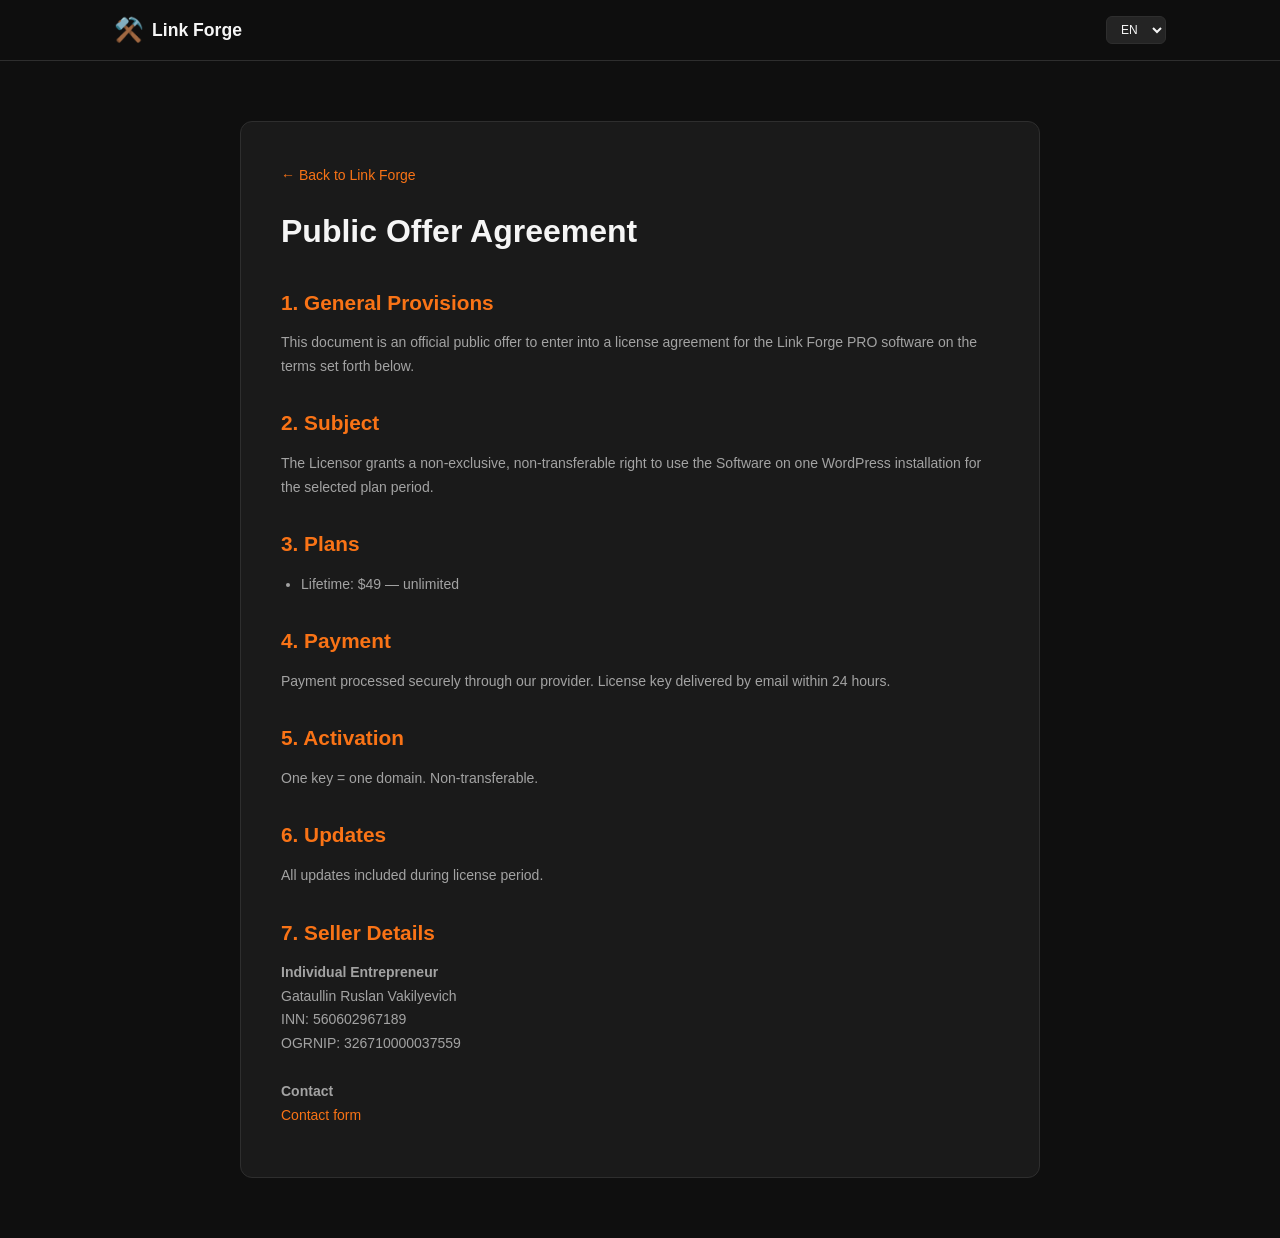
==== commit 6f0ed07b: "Update index.html" ====
--- a/docs/offer/index.html
+++ b/docs/offer/index.html
@@ -44,7 +44,7 @@
             <h2>2. Subject</h2>
             <p>The Licensor grants a non-exclusive, non-transferable right to use the Software on one WordPress installation for the selected plan period.</p>
             <h2>3. Plans</h2>
-            <ul><li>Monthly: $4.99 — 1 month</li><li>Yearly: $29 — 1 year</li><li>Lifetime: $79 — unlimited</li></ul>
+            <ul><li>Lifetime: $49 — unlimited</li></ul>
             <h2>4. Payment</h2>
             <p>Payment processed securely through our provider. License key delivered by email within 24 hours.</p>
             <h2>5. Activation</h2>
@@ -68,7 +68,7 @@
             <h2>2. Предмет</h2>
             <p>Лицензиар предоставляет неисключительное право использования ПО на одной установке WordPress на срок выбранного тарифа.</p>
             <h2>3. Тарифы</h2>
-            <ul><li>Месяц: ₽499 — 1 месяц</li><li>Год: ₽3 900 — 1 год</li><li>Навсегда: ₽7 900 — бессрочно</li></ul>
+            <ul><li>Навсегда: ₽4 900 — бессрочно</li></ul>
             <h2>4. Оплата</h2>
             <p>Оплата через платёжного партнёра. Ключ отправляется на email в течение 24 часов.</p>
             <h2>5. Активация</h2>
@@ -89,7 +89,7 @@
         <div class="lang-block" data-lang="de">
             <h2>1. Allgemeine Bestimmungen</h2><p>Offizielles öffentliches Angebot für einen Lizenzvertrag über Link Forge PRO.</p>
             <h2>2. Gegenstand</h2><p>Nicht-ausschließliches Nutzungsrecht für eine WordPress-Installation.</p>
-            <h2>3. Tarife</h2><ul><li>Monatlich: 4,99 € — 1 Monat</li><li>Jährlich: 29 € — 1 Jahr</li><li>Lebenslang: 79 € — unbegrenzt</li></ul>
+            <h2>3. Tarife</h2><ul><li>Lebenslang: 49 € — unbegrenzt</li></ul>
             <h2>4. Zahlung</h2><p>Sichere Zahlung über unseren Anbieter. Lizenzschlüssel per E-Mail innerhalb von 24 Stunden.</p>
             <h2>5. Aktivierung</h2><p>Ein Schlüssel = eine Domain.</p>
             <h2>6. Updates</h2><p>Alle Updates während der Lizenzlaufzeit inklusive.</p>
@@ -107,7 +107,7 @@
         <div class="lang-block" data-lang="fr">
             <h2>1. Dispositions générales</h2><p>Offre publique officielle de contrat de licence pour Link Forge PRO.</p>
             <h2>2. Objet</h2><p>Droit non exclusif d'utilisation sur une installation WordPress.</p>
-            <h2>3. Tarifs</h2><ul><li>Mensuel : 4,99 € — 1 mois</li><li>Annuel : 29 € — 1 an</li><li>À vie : 79 € — illimité</li></ul>
+            <h2>3. Tarifs</h2><ul><li>À vie : 49 € — illimité</li></ul>
             <h2>4. Paiement</h2><p>Paiement sécurisé. Clé envoyée par email sous 24h.</p>
             <h2>5. Activation</h2><p>Une clé = un domaine.</p>
             <h2>6. Mises à jour</h2><p>Toutes les mises à jour incluses.</p>
@@ -125,7 +125,7 @@
         <div class="lang-block" data-lang="es">
             <h2>1. Disposiciones generales</h2><p>Oferta pública oficial de contrato de licencia para Link Forge PRO.</p>
             <h2>2. Objeto</h2><p>Derecho no exclusivo de uso en una instalación WordPress.</p>
-            <h2>3. Tarifas</h2><ul><li>Mensual: 4,99 € — 1 mes</li><li>Anual: 29 € — 1 año</li><li>Vitalicio: 79 € — ilimitado</li></ul>
+            <h2>3. Tarifas</h2><ul><li>Vitalicio: 49 € — ilimitado</li></ul>
             <h2>4. Pago</h2><p>Pago seguro. Clave por email en 24h.</p>
             <h2>5. Activación</h2><p>Una clave = un dominio.</p>
             <h2>6. Actualizaciones</h2><p>Todas las actualizaciones incluidas.</p>
@@ -143,7 +143,7 @@
         <div class="lang-block" data-lang="it">
             <h2>1. Disposizioni generali</h2><p>Offerta pubblica ufficiale per contratto di licenza Link Forge PRO.</p>
             <h2>2. Oggetto</h2><p>Diritto non esclusivo di utilizzo su una installazione WordPress.</p>
-            <h2>3. Piani</h2><ul><li>Mensile: 4,99 € — 1 mese</li><li>Annuale: 29 € — 1 anno</li><li>A vita: 79 € — illimitato</li></ul>
+            <h2>3. Piani</h2><ul><li>A vita: 49 € — illimitato</li></ul>
             <h2>4. Pagamento</h2><p>Pagamento sicuro. Chiave via email entro 24 ore.</p>
             <h2>5. Attivazione</h2><p>Una chiave = un dominio.</p>
             <h2>6. Aggiornamenti</h2><p>Tutti gli aggiornamenti inclusi.</p>
@@ -161,7 +161,7 @@
         <div class="lang-block" data-lang="zh">
             <h2>1. 总则</h2><p>Link Forge PRO 许可协议的正式公开要约。</p>
             <h2>2. 标的</h2><p>一个WordPress安装的非独占使用权。</p>
-            <h2>3. 计划</h2><ul><li>月度：¥35 — 1个月</li><li>年度：¥199 — 1年</li><li>终身：¥599 — 无限</li></ul>
+            <h2>3. 计划</h2><ul><li>终身：¥399 — 无限</li></ul>
             <h2>4. 付款</h2><p>安全支付。24小时内通过电子邮件发送密钥。</p>
             <h2>5. 激活</h2><p>一个密钥 = 一个域名。</p>
             <h2>6. 更新</h2><p>许可期内所有更新。</p>
@@ -179,7 +179,7 @@
         <div class="lang-block" data-lang="ja">
             <h2>1. 総則</h2><p>Link Forge PROのライセンス契約に関する公式オファー。</p>
             <h2>2. 目的</h2><p>1つのWordPressインストールに対する非独占的使用権。</p>
-            <h2>3. プラン</h2><ul><li>月額：¥750 — 1ヶ月</li><li>年額：¥4,350 — 1年</li><li>生涯：¥11,800 — 無制限</li></ul>
+            <h2>3. プラン</h2><ul><li>生涯：¥7,800 — 無制限</li></ul>
             <h2>4. 支払い</h2><p>安全な支払い。24時間以内にメールでキーを送信。</p>
             <h2>5. アクティベーション</h2><p>1キー = 1ドメイン。</p>
             <h2>6. アップデート</h2><p>ライセンス期間中の全アップデート。</p>
@@ -197,7 +197,7 @@
         <div class="lang-block" data-lang="pt">
             <h2>1. Disposições gerais</h2><p>Oferta pública oficial de contrato de licença para Link Forge PRO.</p>
             <h2>2. Objeto</h2><p>Direito não exclusivo de uso em uma instalação WordPress.</p>
-            <h2>3. Planos</h2><ul><li>Mensal: R$25 — 1 mês</li><li>Anual: R$149 — 1 ano</li><li>Vitalício: R$399 — ilimitado</li></ul>
+            <h2>3. Planos</h2><ul><li>Vitalício: R$299 — ilimitado</li></ul>
             <h2>4. Pagamento</h2><p>Pagamento seguro. Chave por email em 24h.</p>
             <h2>5. Ativação</h2><p>Uma chave = um domínio.</p>
             <h2>6. Atualizações</h2><p>Todas as atualizações incluídas.</p>
@@ -215,7 +215,7 @@
         <div class="lang-block" data-lang="ko">
             <h2>1. 총칙</h2><p>Link Forge PRO 라이선스 계약에 대한 공식 공개 제안.</p>
             <h2>2. 목적</h2><p>하나의 WordPress 설치에 대한 비독점적 사용권.</p>
-            <h2>3. 플랜</h2><ul><li>월간: ₩6,500 — 1개월</li><li>연간: ₩38,000 — 1년</li><li>평생: ₩103,000 — 무제한</li></ul>
+            <h2>3. 플랜</h2><ul><li>평생: ₩68,000 — 무제한</li></ul>
             <h2>4. 결제</h2><p>안전한 결제. 24시간 이내에 이메일로 키 전송.</p>
             <h2>5. 활성화</h2><p>1키 = 1도메인.</p>
             <h2>6. 업데이트</h2><p>라이선스 기간 중 모든 업데이트 포함.</p>
--- a/css/style.css
+++ b/css/style.css
@@ -21,8 +21,15 @@
     --transition: 0.2s ease;
 }
 
-* { margin: 0; padding: 0; box-sizing: border-box; }
-html { scroll-behavior: smooth; }
+* {
+    margin: 0;
+    padding: 0;
+    box-sizing: border-box;
+}
+
+html {
+    scroll-behavior: smooth;
+}
 
 body {
     font-family: -apple-system, BlinkMacSystemFont, 'Segoe UI', Roboto, 'Helvetica Neue', Arial, sans-serif;
@@ -32,144 +39,927 @@
     -webkit-font-smoothing: antialiased;
 }
 
-.container { max-width: 1100px; margin: 0 auto; padding: 0 24px; }
-
-/* Header */
-.header { position: sticky; top: 0; z-index: 100; background: rgba(15,15,15,0.92); backdrop-filter: blur(20px); -webkit-backdrop-filter: blur(20px); border-bottom: 1px solid var(--border); }
-.header .container { display: flex; align-items: center; justify-content: space-between; height: 60px; }
-.logo { display: flex; align-items: center; gap: 8px; text-decoration: none; color: var(--text); font-weight: 700; font-size: 1.1em; }
-.logo-icon { font-size: 24px; }
-.nav { display: flex; align-items: center; gap: 18px; }
-.nav a { color: var(--text-secondary); text-decoration: none; font-size: 13px; font-weight: 500; transition: color var(--transition); }
-.nav a:hover { color: var(--orange); }
-.lang-switcher select { background: var(--surface2); border: 1px solid var(--border); color: var(--text); padding: 5px 10px; border-radius: 6px; font-size: 12px; cursor: pointer; outline: none; }
-
-/* Section Header */
-.section-header { text-align: center; margin-bottom: 48px; }
-.section-header h2 { font-size: 2em; font-weight: 700; margin-bottom: 8px; letter-spacing: -0.5px; }
-.section-subtitle { color: var(--text-secondary); font-size: 14px; }
-
-/* Hero */
-.hero { padding: 80px 0; }
-.hero .container { display: flex; align-items: center; gap: 50px; }
-.hero-content { flex: 1; }
-.hero-badge { display: inline-block; background: var(--orange-bg); color: var(--orange); padding: 5px 14px; border-radius: 20px; font-size: 11px; font-weight: 600; margin-bottom: 16px; border: 1px solid var(--orange-light); }
-.hero-content h1 { font-size: 2.6em; font-weight: 800; line-height: 1.2; margin-bottom: 16px; letter-spacing: -1px; }
-.hero-content p { font-size: 1.1em; color: var(--text-secondary); margin-bottom: 28px; max-width: 500px; line-height: 1.6; }
-.hero-buttons { display: flex; gap: 12px; flex-wrap: wrap; }
-.hero-visual { flex-shrink: 0; }
-.hero-icon-bg { width: 260px; height: 260px; background: linear-gradient(135deg, var(--orange-bg), rgba(249,115,22,0.03)); border: 2px solid var(--orange-light); border-radius: 50%; display: flex; align-items: center; justify-content: center; font-size: 100px; box-shadow: 0 0 80px rgba(249,115,22,0.15); }
-
-/* Buttons */
-.btn { display: inline-flex; align-items: center; justify-content: center; gap: 6px; padding: 11px 22px; border-radius: 6px; font-size: 14px; font-weight: 600; text-decoration: none; cursor: pointer; transition: all var(--transition); border: none; white-space: nowrap; }
-.btn-lg { padding: 14px 28px; font-size: 15px; }
-.btn-block { width: 100%; }
-.btn-primary { background: var(--orange); color: #fff; }
-.btn-primary:hover { background: var(--orange-hover); }
-.btn-outline { background: transparent; border: 1px solid var(--border-light); color: var(--text); }
-.btn-outline:hover { border-color: var(--orange); color: var(--orange); }
-
-/* How It Works */
-.how-it-works { padding: 80px 0; background: var(--surface); }
-.how-blocks { display: flex; flex-direction: column; gap: 24px; }
-.how-block { display: flex; gap: 24px; background: var(--bg); border: 1px solid var(--border); border-radius: var(--radius); padding: 28px; }
-.how-icon { font-size: 40px; flex-shrink: 0; width: 60px; height: 60px; background: var(--orange-bg); border-radius: var(--radius-sm); display: flex; align-items: center; justify-content: center; }
-.how-content { flex: 1; }
-.how-content h3 { font-size: 1.2em; font-weight: 700; margin-bottom: 8px; }
-.how-content p { color: var(--text-secondary); font-size: 14px; line-height: 1.6; margin-bottom: 16px; }
-.how-example { display: flex; align-items: center; gap: 10px; flex-wrap: wrap; margin-top: 14px; }
-.how-code.full { flex: 0 0 auto; max-width: 280px; overflow: hidden; text-overflow: ellipsis; white-space: nowrap; }
-.how-code { font-family: monospace; font-size: 12px; background: var(--surface2); padding: 8px 12px; border-radius: 4px; color: var(--text-secondary); }
-.how-code.highlight { background: var(--orange-bg); color: var(--orange); border: 1px solid var(--orange-light); }
-.how-arrow { color: var(--orange); font-size: 18px; font-weight: 700; }
-.how-label { font-size: 12px; color: var(--text-muted); font-style: italic; }
-
-/* Features */
-.features { padding: 80px 0; }
-.features-grid { display: grid; grid-template-columns: repeat(3, 1fr); gap: 16px; }
-.feature-card { background: var(--surface); border: 1px solid var(--border); border-radius: var(--radius); padding: 28px 22px; transition: all var(--transition); }
-.feature-card:hover { border-color: var(--orange); }
-.feature-icon { font-size: 32px; margin-bottom: 12px; display: block; }
-.feature-card h3 { font-size: 1.05em; font-weight: 700; margin-bottom: 6px; }
-.feature-card p { color: var(--text-secondary); font-size: 13px; line-height: 1.5; }
-
-/* Pricing */
-.pricing { padding: 80px 0; background: var(--surface); }
-.pricing-grid { display: grid; grid-template-columns: repeat(3, 1fr); gap: 20px; max-width: 950px; margin: 0 auto; }
-.pricing-card { background: var(--bg); border: 1px solid var(--border); border-radius: var(--radius); padding: 32px 24px; text-align: center; position: relative; transition: all var(--transition); }
-.pricing-card.popular { border-color: var(--orange); }
-.popular-badge { position: absolute; top: -12px; left: 50%; transform: translateX(-50%); background: var(--orange); color: #fff; padding: 4px 16px; border-radius: 12px; font-size: 11px; font-weight: 600; }
-.pricing-card h3 { font-size: 1.2em; font-weight: 700; margin-bottom: 4px; }
-.pricing-desc { color: var(--text-muted); font-size: 12px; margin-bottom: 16px; }
-.pricing-price { margin-bottom: 20px; }
-.pricing-value { font-size: 2.4em; font-weight: 800; }
-.pricing-period { font-size: 0.8em; color: var(--text-muted); }
-.pricing-features { list-style: none; text-align: left; margin-bottom: 24px; }
-.pricing-features li { padding: 5px 0; font-size: 13px; color: var(--text-secondary); }
-.pricing-guarantee { text-align: center; margin-top: 24px; color: var(--text-muted); font-size: 13px; }
-
-/* Comparison Cards */
-.comparison { padding: 80px 0; }
-.comparison-cards { display: grid; grid-template-columns: 1fr 1fr; gap: 20px; max-width: 700px; margin: 0 auto; }
-.comparison-card { background: var(--surface); border: 1px solid var(--border); border-radius: var(--radius); overflow: hidden; }
-.comparison-card.popular { border-color: var(--orange); }
-.comparison-card-header { padding: 16px 20px; font-size: 16px; display: flex; align-items: center; gap: 8px; border-bottom: 1px solid var(--border); }
-.comparison-card-header.free { background: var(--surface2); color: var(--text-muted); }
-.comparison-card-header.pro { background: var(--orange-bg); color: var(--orange); }
-.comparison-card ul { list-style: none; padding: 0; margin: 0; }
-.comparison-card li { display: flex; justify-content: space-between; align-items: center; padding: 10px 20px; border-bottom: 1px solid var(--border); font-size: 13px; color: var(--text-secondary); }
-.comparison-card li:last-child { border-bottom: none; }
-.comparison-card li strong { color: var(--text); font-weight: 600; }
-.comparison-card.popular li strong { color: var(--orange); }
-
-/* FAQ */
-.faq { padding: 80px 0; background: var(--surface); }
-.faq-grid { max-width: 700px; margin: 0 auto; display: flex; flex-direction: column; gap: 8px; }
-.faq details { background: var(--bg); border: 1px solid var(--border); border-radius: var(--radius-sm); padding: 16px 20px; cursor: pointer; transition: all var(--transition); }
-.faq details:hover { border-color: var(--orange); }
-.faq summary { font-weight: 600; font-size: 14px; list-style: none; display: flex; justify-content: space-between; align-items: center; }
-.faq summary::-webkit-details-marker { display: none; }
-.faq summary::after { content: '▾'; font-size: 16px; color: var(--orange); transition: transform 0.2s ease; }
-.faq details[open] summary::after { transform: rotate(180deg); }
-.faq details p { margin-top: 10px; color: var(--text-secondary); font-size: 13px; line-height: 1.6; }
-.faq details a { color: var(--orange); text-decoration: none; }
-
-/* CTA */
-.cta { padding: 80px 0; text-align: center; }
-.cta h2 { font-size: 2em; font-weight: 700; margin-bottom: 12px; }
-.cta p { color: var(--text-secondary); font-size: 15px; margin-bottom: 28px; }
-
-/* Modal */
-.modal { display: none; position: fixed; top: 0; left: 0; right: 0; bottom: 0; background: rgba(0,0,0,0.75); z-index: 1000; align-items: center; justify-content: center; }
-.modal.open { display: flex; }
-.modal-content { background: var(--surface); border: 1px solid var(--border); border-radius: var(--radius); padding: 32px; max-width: 420px; width: 90%; position: relative; text-align: center; }
-.modal-close { position: absolute; top: 12px; right: 16px; font-size: 22px; cursor: pointer; color: var(--text-muted); }
-.modal-close:hover { color: var(--text); }
-.modal-content h2 { font-size: 1.3em; margin-bottom: 6px; }
-.modal-content p { color: var(--text-secondary); font-size: 13px; margin-bottom: 16px; }
-.modal-content label { display: block; font-size: 12px; font-weight: 600; margin-bottom: 4px; color: var(--text); text-align: left; }
-.modal-content input[type="email"] { width: 100%; padding: 10px 14px; background: var(--bg); border: 1px solid var(--border); border-radius: 6px; color: var(--text); font-size: 14px; margin-bottom: 14px; outline: none; }
-.modal-content input[type="email"]:focus { border-color: var(--orange); }
-.modal-secure { margin-top: 10px; font-size: 11px; color: var(--text-muted); }
-
-/* Footer */
-.footer { padding: 32px 0; border-top: 1px solid var(--border); }
-.footer .container { display: flex; align-items: center; justify-content: space-between; flex-wrap: wrap; gap: 12px; }
-.footer p { color: var(--text-muted); font-size: 13px; }
-.footer-links { display: flex; gap: 16px; }
-.footer-links a { color: var(--text-muted); text-decoration: none; font-size: 13px; transition: color var(--transition); }
-.footer-links a:hover { color: var(--orange); }
-
-/* Responsive */
+.container {
+    max-width: 1100px;
+    margin: 0 auto;
+    padding: 0 24px;
+}
+
+/* ================================================================
+   HEADER
+   ================================================================ */
+
+.header {
+    position: sticky;
+    top: 0;
+    z-index: 100;
+    background: rgba(15, 15, 15, 0.92);
+    backdrop-filter: blur(20px);
+    -webkit-backdrop-filter: blur(20px);
+    border-bottom: 1px solid var(--border);
+}
+
+.header .container {
+    display: flex;
+    align-items: center;
+    justify-content: space-between;
+    height: 60px;
+}
+
+.logo {
+    display: flex;
+    align-items: center;
+    gap: 8px;
+    text-decoration: none;
+    color: var(--text);
+    font-weight: 700;
+    font-size: 1.1em;
+}
+
+.logo-icon {
+    font-size: 24px;
+}
+
+.nav {
+    display: flex;
+    align-items: center;
+    gap: 18px;
+}
+
+.nav a {
+    color: var(--text-secondary);
+    text-decoration: none;
+    font-size: 13px;
+    font-weight: 500;
+    transition: color var(--transition);
+}
+
+.nav a:hover {
+    color: var(--orange);
+}
+
+.lang-switcher select {
+    background: var(--surface2);
+    border: 1px solid var(--border);
+    color: var(--text);
+    padding: 5px 10px;
+    border-radius: 6px;
+    font-size: 12px;
+    cursor: pointer;
+    outline: none;
+}
+
+.lang-switcher select:focus {
+    border-color: var(--orange);
+}
+
+/* ================================================================
+   SECTION HEADER
+   ================================================================ */
+
+.section-header {
+    text-align: center;
+    margin-bottom: 48px;
+}
+
+.section-header h2 {
+    font-size: 2em;
+    font-weight: 700;
+    margin-bottom: 8px;
+    letter-spacing: -0.5px;
+}
+
+.section-subtitle {
+    color: var(--text-secondary);
+    font-size: 14px;
+}
+
+/* ================================================================
+   HERO
+   ================================================================ */
+
+.hero {
+    padding: 80px 0;
+}
+
+.hero .container {
+    display: flex;
+    align-items: center;
+    gap: 50px;
+}
+
+.hero-content {
+    flex: 1;
+}
+
+.hero-badge {
+    display: inline-block;
+    background: var(--orange-bg);
+    color: var(--orange);
+    padding: 5px 14px;
+    border-radius: 20px;
+    font-size: 11px;
+    font-weight: 600;
+    margin-bottom: 16px;
+    border: 1px solid var(--orange-light);
+}
+
+.hero-content h1 {
+    font-size: 2.6em;
+    font-weight: 800;
+    line-height: 1.2;
+    margin-bottom: 16px;
+    letter-spacing: -1px;
+}
+
+.hero-content p {
+    font-size: 1.1em;
+    color: var(--text-secondary);
+    margin-bottom: 28px;
+    max-width: 500px;
+    line-height: 1.6;
+}
+
+.hero-buttons {
+    display: flex;
+    gap: 12px;
+    flex-wrap: wrap;
+}
+
+.hero-visual {
+    flex-shrink: 0;
+}
+
+.hero-icon-bg {
+    width: 260px;
+    height: 260px;
+    background: linear-gradient(135deg, var(--orange-bg), rgba(249, 115, 22, 0.03));
+    border: 2px solid var(--orange-light);
+    border-radius: 50%;
+    display: flex;
+    align-items: center;
+    justify-content: center;
+    font-size: 100px;
+    box-shadow: 0 0 80px rgba(249, 115, 22, 0.15);
+}
+
+/* ================================================================
+   BUTTONS
+   ================================================================ */
+
+.btn {
+    display: inline-flex;
+    align-items: center;
+    justify-content: center;
+    gap: 6px;
+    padding: 11px 22px;
+    border-radius: 6px;
+    font-size: 14px;
+    font-weight: 600;
+    text-decoration: none;
+    cursor: pointer;
+    transition: all var(--transition);
+    border: none;
+    white-space: nowrap;
+}
+
+.btn-lg {
+    padding: 14px 28px;
+    font-size: 15px;
+}
+
+.btn-block {
+    width: 100%;
+}
+
+.btn-primary {
+    background: var(--orange);
+    color: #fff;
+}
+
+.btn-primary:hover {
+    background: var(--orange-hover);
+    color: #fff;
+}
+
+.btn-outline {
+    background: transparent;
+    border: 1px solid var(--border-light);
+    color: var(--text);
+}
+
+.btn-outline:hover {
+    border-color: var(--orange);
+    color: var(--orange);
+}
+
+.btn-hero {
+    width: 100%;
+    padding: 16px 32px;
+    font-size: 17px;
+    font-weight: 700;
+    border-radius: 10px;
+}
+
+/* ================================================================
+   HOW IT WORKS
+   ================================================================ */
+
+.how-it-works {
+    padding: 80px 0;
+    background: var(--surface);
+}
+
+.how-blocks {
+    display: flex;
+    flex-direction: column;
+    gap: 24px;
+}
+
+.how-block {
+    display: flex;
+    gap: 24px;
+    background: var(--bg);
+    border: 1px solid var(--border);
+    border-radius: var(--radius);
+    padding: 28px;
+}
+
+.how-icon {
+    font-size: 40px;
+    flex-shrink: 0;
+    width: 60px;
+    height: 60px;
+    background: var(--orange-bg);
+    border-radius: var(--radius-sm);
+    display: flex;
+    align-items: center;
+    justify-content: center;
+}
+
+.how-content {
+    flex: 1;
+}
+
+.how-content h3 {
+    font-size: 1.2em;
+    font-weight: 700;
+    margin-bottom: 8px;
+}
+
+.how-content p {
+    color: var(--text-secondary);
+    font-size: 14px;
+    line-height: 1.6;
+    margin-bottom: 16px;
+}
+
+.how-example {
+    display: flex;
+    align-items: center;
+    gap: 10px;
+    flex-wrap: wrap;
+    margin-top: 14px;
+}
+
+.how-code {
+    font-family: monospace;
+    font-size: 12px;
+    background: var(--surface2);
+    padding: 8px 12px;
+    border-radius: 4px;
+    color: var(--text-secondary);
+}
+
+.how-code.full {
+    max-width: 280px;
+    overflow: hidden;
+    text-overflow: ellipsis;
+    white-space: nowrap;
+}
+
+.how-code.highlight {
+    background: var(--orange-bg);
+    color: var(--orange);
+    border: 1px solid var(--orange-light);
+}
+
+.how-arrow {
+    color: var(--orange);
+    font-size: 18px;
+    font-weight: 700;
+}
+
+.how-label {
+    font-size: 12px;
+    color: var(--text-muted);
+    font-style: italic;
+}
+
+/* ================================================================
+   FEATURES
+   ================================================================ */
+
+.features {
+    padding: 80px 0;
+}
+
+.features-grid {
+    display: grid;
+    grid-template-columns: repeat(3, 1fr);
+    gap: 16px;
+}
+
+.feature-card {
+    background: var(--surface);
+    border: 1px solid var(--border);
+    border-radius: var(--radius);
+    padding: 28px 22px;
+    transition: all var(--transition);
+}
+
+.feature-card:hover {
+    border-color: var(--orange);
+}
+
+.feature-icon {
+    font-size: 32px;
+    margin-bottom: 12px;
+    display: block;
+}
+
+.feature-card h3 {
+    font-size: 1.05em;
+    font-weight: 700;
+    margin-bottom: 6px;
+}
+
+.feature-card p {
+    color: var(--text-secondary);
+    font-size: 13px;
+    line-height: 1.5;
+}
+
+/* ================================================================
+   PRICING
+   ================================================================ */
+
+.pricing {
+    padding: 80px 0;
+    background: var(--surface);
+    position: relative;
+    overflow: hidden;
+}
+
+.pricing::before {
+    content: '';
+    position: absolute;
+    top: -200px;
+    left: 50%;
+    transform: translateX(-50%);
+    width: 600px;
+    height: 600px;
+    background: radial-gradient(circle, rgba(249, 115, 22, 0.04), transparent 70%);
+    border-radius: 50%;
+    pointer-events: none;
+}
+
+.pricing-wrapper {
+    max-width: 720px;
+    margin: 0 auto;
+    position: relative;
+    z-index: 1;
+}
+
+.pricing-card-single {
+    background: linear-gradient(180deg, var(--bg) 0%, var(--surface2) 100%);
+    border: 1px solid var(--border);
+    border-radius: 20px;
+    padding: 48px 56px;
+    transition: all var(--transition);
+    position: relative;
+    box-shadow: 0 8px 40px rgba(0, 0, 0, 0.3);
+}
+
+.pricing-card-single:hover {
+    border-color: var(--orange);
+    transform: translateY(-4px);
+    box-shadow: 0 12px 60px rgba(249, 115, 22, 0.08);
+}
+
+.pricing-card-single::before {
+    content: '';
+    position: absolute;
+    top: 0;
+    left: 0;
+    right: 0;
+    height: 1px;
+    background: linear-gradient(90deg, transparent, var(--orange), transparent);
+    opacity: 0.3;
+}
+
+.pricing-card-single-inner {
+    text-align: center;
+}
+
+.pricing-badge {
+    display: inline-block;
+    background: var(--orange);
+    color: #fff;
+    padding: 6px 20px;
+    border-radius: 20px;
+    font-size: 12px;
+    font-weight: 700;
+    letter-spacing: 0.5px;
+    margin-bottom: 20px;
+}
+
+.pricing-header {
+    margin-bottom: 28px;
+}
+
+.pricing-icon {
+    font-size: 40px;
+    display: block;
+    margin-bottom: 12px;
+}
+
+.pricing-header h3 {
+    font-size: 1.8em;
+    font-weight: 800;
+    color: var(--text);
+    margin-bottom: 4px;
+    letter-spacing: -0.5px;
+}
+
+.pricing-sub {
+    color: var(--text-muted);
+    font-size: 14px;
+}
+
+.pricing-amount {
+    margin-bottom: 32px;
+    padding: 20px 0;
+    border-top: 1px solid var(--border);
+    border-bottom: 1px solid var(--border);
+}
+
+.pricing-currency {
+    font-size: 1.6em;
+    font-weight: 700;
+    color: var(--orange);
+    vertical-align: top;
+    line-height: 1.2;
+}
+
+.pricing-number {
+    font-size: 4em;
+    font-weight: 900;
+    color: var(--text);
+    letter-spacing: -2px;
+    line-height: 1;
+}
+
+.pricing-period {
+    font-size: 1em;
+    color: var(--text-muted);
+    font-weight: 500;
+    margin-left: 4px;
+}
+
+.pricing-features-grid {
+    display: grid;
+    grid-template-columns: 1fr 1fr 1fr;
+    gap: 8px 20px;
+    margin-bottom: 32px;
+    text-align: left;
+}
+
+.pricing-feature {
+    display: flex;
+    align-items: center;
+    gap: 10px;
+    padding: 6px 0;
+    font-size: 14px;
+    color: var(--text-secondary);
+}
+
+.pricing-feature-icon {
+    display: inline-flex;
+    align-items: center;
+    justify-content: center;
+    width: 22px;
+    height: 22px;
+    background: var(--orange-bg);
+    color: var(--orange);
+    border-radius: 50%;
+    font-size: 12px;
+    font-weight: 700;
+    flex-shrink: 0;
+}
+
+.pricing-guarantee-single {
+    margin-top: 16px;
+    font-size: 13px;
+    color: var(--text-muted);
+}
+
+.pricing-guarantee-single span {
+    margin-right: 4px;
+}
+
+.pricing-comparison {
+    max-width: 640px;
+    margin: 32px auto 0;
+    padding: 24px 28px;
+    background: var(--bg);
+    border: 1px solid var(--border);
+    border-radius: var(--radius);
+}
+
+.pricing-comp-item {
+    display: flex;
+    align-items: center;
+    gap: 12px;
+    padding: 6px 0;
+}
+
+.pricing-comp-label {
+    font-size: 13px;
+    font-weight: 600;
+    color: var(--text-secondary);
+    min-width: 44px;
+}
+
+.pricing-comp-bar {
+    flex: 1;
+    height: 6px;
+    background: var(--surface2);
+    border-radius: 4px;
+    overflow: hidden;
+}
+
+.pricing-comp-fill {
+    height: 100%;
+    border-radius: 4px;
+    background: var(--text-muted);
+    transition: width 0.6s ease;
+}
+
+.pricing-comp-value {
+    font-size: 12px;
+    font-weight: 600;
+    color: var(--text-muted);
+    min-width: 36px;
+    text-align: right;
+}
+
+.pricing-comp-note {
+    margin-top: 10px;
+    font-size: 12px;
+    color: var(--text-muted);
+    text-align: center;
+    border-top: 1px solid var(--border);
+    padding-top: 10px;
+}
+
+/* ================================================================
+   FAQ
+   ================================================================ */
+
+.faq {
+    padding: 80px 0;
+    background: var(--surface);
+}
+
+.faq-grid {
+    max-width: 700px;
+    margin: 0 auto;
+    display: flex;
+    flex-direction: column;
+    gap: 8px;
+}
+
+.faq details {
+    background: var(--bg);
+    border: 1px solid var(--border);
+    border-radius: var(--radius-sm);
+    padding: 16px 20px;
+    cursor: pointer;
+    transition: all var(--transition);
+}
+
+.faq details:hover {
+    border-color: var(--orange);
+}
+
+.faq summary {
+    font-weight: 600;
+    font-size: 14px;
+    list-style: none;
+    display: flex;
+    justify-content: space-between;
+    align-items: center;
+}
+
+.faq summary::-webkit-details-marker {
+    display: none;
+}
+
+.faq summary::after {
+    content: '▾';
+    font-size: 16px;
+    color: var(--orange);
+    transition: transform 0.2s ease;
+}
+
+.faq details[open] summary::after {
+    transform: rotate(180deg);
+}
+
+.faq details p {
+    margin-top: 10px;
+    color: var(--text-secondary);
+    font-size: 13px;
+    line-height: 1.6;
+}
+
+.faq details a {
+    color: var(--orange);
+    text-decoration: none;
+}
+
+.faq details a:hover {
+    text-decoration: underline;
+}
+
+/* ================================================================
+   CTA
+   ================================================================ */
+
+.cta {
+    padding: 80px 0;
+    text-align: center;
+}
+
+.cta h2 {
+    font-size: 2em;
+    font-weight: 700;
+    margin-bottom: 12px;
+}
+
+.cta p {
+    color: var(--text-secondary);
+    font-size: 15px;
+    margin-bottom: 28px;
+}
+
+/* ================================================================
+   MODAL
+   ================================================================ */
+
+.modal {
+    display: none;
+    position: fixed;
+    top: 0;
+    left: 0;
+    right: 0;
+    bottom: 0;
+    background: rgba(0, 0, 0, 0.75);
+    z-index: 1000;
+    align-items: center;
+    justify-content: center;
+}
+
+.modal.open {
+    display: flex;
+}
+
+.modal-content {
+    background: var(--surface);
+    border: 1px solid var(--border);
+    border-radius: var(--radius);
+    padding: 32px;
+    max-width: 420px;
+    width: 90%;
+    position: relative;
+    text-align: center;
+}
+
+.modal-close {
+    position: absolute;
+    top: 12px;
+    right: 16px;
+    font-size: 22px;
+    cursor: pointer;
+    color: var(--text-muted);
+    background: none;
+    border: none;
+}
+
+.modal-close:hover {
+    color: var(--text);
+}
+
+.modal-content h2 {
+    font-size: 1.3em;
+    margin-bottom: 6px;
+}
+
+.modal-content p {
+    color: var(--text-secondary);
+    font-size: 13px;
+    margin-bottom: 16px;
+}
+
+.modal-content label {
+    display: block;
+    font-size: 12px;
+    font-weight: 600;
+    margin-bottom: 4px;
+    color: var(--text);
+    text-align: left;
+}
+
+.modal-content input[type="email"] {
+    width: 100%;
+    padding: 10px 14px;
+    background: var(--bg);
+    border: 1px solid var(--border);
+    border-radius: 6px;
+    color: var(--text);
+    font-size: 14px;
+    margin-bottom: 14px;
+    outline: none;
+}
+
+.modal-content input[type="email"]:focus {
+    border-color: var(--orange);
+}
+
+.modal-secure {
+    margin-top: 10px;
+    font-size: 11px;
+    color: var(--text-muted);
+}
+
+/* ================================================================
+   FOOTER
+   ================================================================ */
+
+.footer {
+    padding: 32px 0;
+    border-top: 1px solid var(--border);
+}
+
+.footer .container {
+    display: flex;
+    align-items: center;
+    justify-content: space-between;
+    flex-wrap: wrap;
+    gap: 12px;
+}
+
+.footer p {
+    color: var(--text-muted);
+    font-size: 13px;
+}
+
+.footer-links {
+    display: flex;
+    gap: 16px;
+}
+
+.footer-links a {
+    color: var(--text-muted);
+    text-decoration: none;
+    font-size: 13px;
+    transition: color var(--transition);
+}
+
+.footer-links a:hover {
+    color: var(--orange);
+}
+
+/* ================================================================
+   RESPONSIVE
+   ================================================================ */
+
+@media (max-width: 992px) {
+    .hero .container {
+        flex-direction: column;
+        text-align: center;
+    }
+    .hero-content p {
+        max-width: 100%;
+        margin-left: auto;
+        margin-right: auto;
+    }
+    .hero-buttons {
+        justify-content: center;
+    }
+    .hero-icon-bg {
+        width: 200px;
+        height: 200px;
+        font-size: 72px;
+    }
+    .features-grid {
+        grid-template-columns: repeat(2, 1fr);
+    }
+}
+
 @media (max-width: 768px) {
-    .hero .container { flex-direction: column; }
-    .hero-content h1 { font-size: 2em; }
-    .hero-icon-bg { width: 180px; height: 180px; font-size: 72px; }
-    .features-grid { grid-template-columns: 1fr; }
-    .pricing-grid { grid-template-columns: 1fr; max-width: 380px; }
-    .how-block { flex-direction: column; }
-    .comparison-cards { grid-template-columns: 1fr; }
-    .how-example { flex-direction: column; align-items: flex-start; }
-    .how-code.full { max-width: 100%; }
-    .nav a { display: none; }
-}
+    .header .container {
+        flex-wrap: wrap;
+        gap: 8px;
+        height: auto;
+        padding: 12px 24px;
+    }
+    .nav {
+        flex-wrap: wrap;
+        gap: 10px 16px;
+        width: 100%;
+        justify-content: center;
+    }
+    .hero {
+        padding: 48px 0;
+    }
+    .hero-content h1 {
+        font-size: 2em;
+    }
+    .hero-icon-bg {
+        width: 160px;
+        height: 160px;
+        font-size: 56px;
+    }
+    .features-grid {
+        grid-template-columns: 1fr;
+    }
+    .pricing-card-single {
+        padding: 32px 24px 28px;
+    }
+    .pricing-number {
+        font-size: 3em;
+    }
+    .pricing-features-grid {
+        grid-template-columns: 1fr 1fr;
+        gap: 4px 16px;
+    }
+    .pricing-comparison {
+        padding: 16px 18px;
+    }
+    .how-block {
+        flex-direction: column;
+    }
+    .how-example {
+        flex-direction: column;
+        align-items: stretch;
+        gap: 4px;
+    }
+    .how-code.full {
+        max-width: 100%;
+    }
+    .how-arrow {
+        transform: rotate(90deg);
+        text-align: center;
+    }
+    .footer .container {
+        flex-direction: column;
+        text-align: center;
+    }
+    .footer-links {
+        flex-wrap: wrap;
+        justify-content: center;
+    }
+}
+
+@media (max-width: 480px) {
+    .hero-content h1 {
+        font-size: 1.6em;
+    }
+    .hero-buttons {
+        flex-direction: column;
+        align-items: stretch;
+    }
+    .hero-buttons .btn {
+        text-align: center;
+        justify-content: center;
+    }
+    .pricing-card-single {
+        padding: 24px 16px 20px;
+    }
+    .pricing-number {
+        font-size: 2.4em;
+    }
+    .pricing-currency {
+        font-size: 1.2em;
+    }
+    .pricing-features-grid {
+        grid-template-columns: 1fr;
+        gap: 0;
+    }
+    .pricing-feature {
+        font-size: 13px;
+        padding: 4px 0;
+    }
+}
